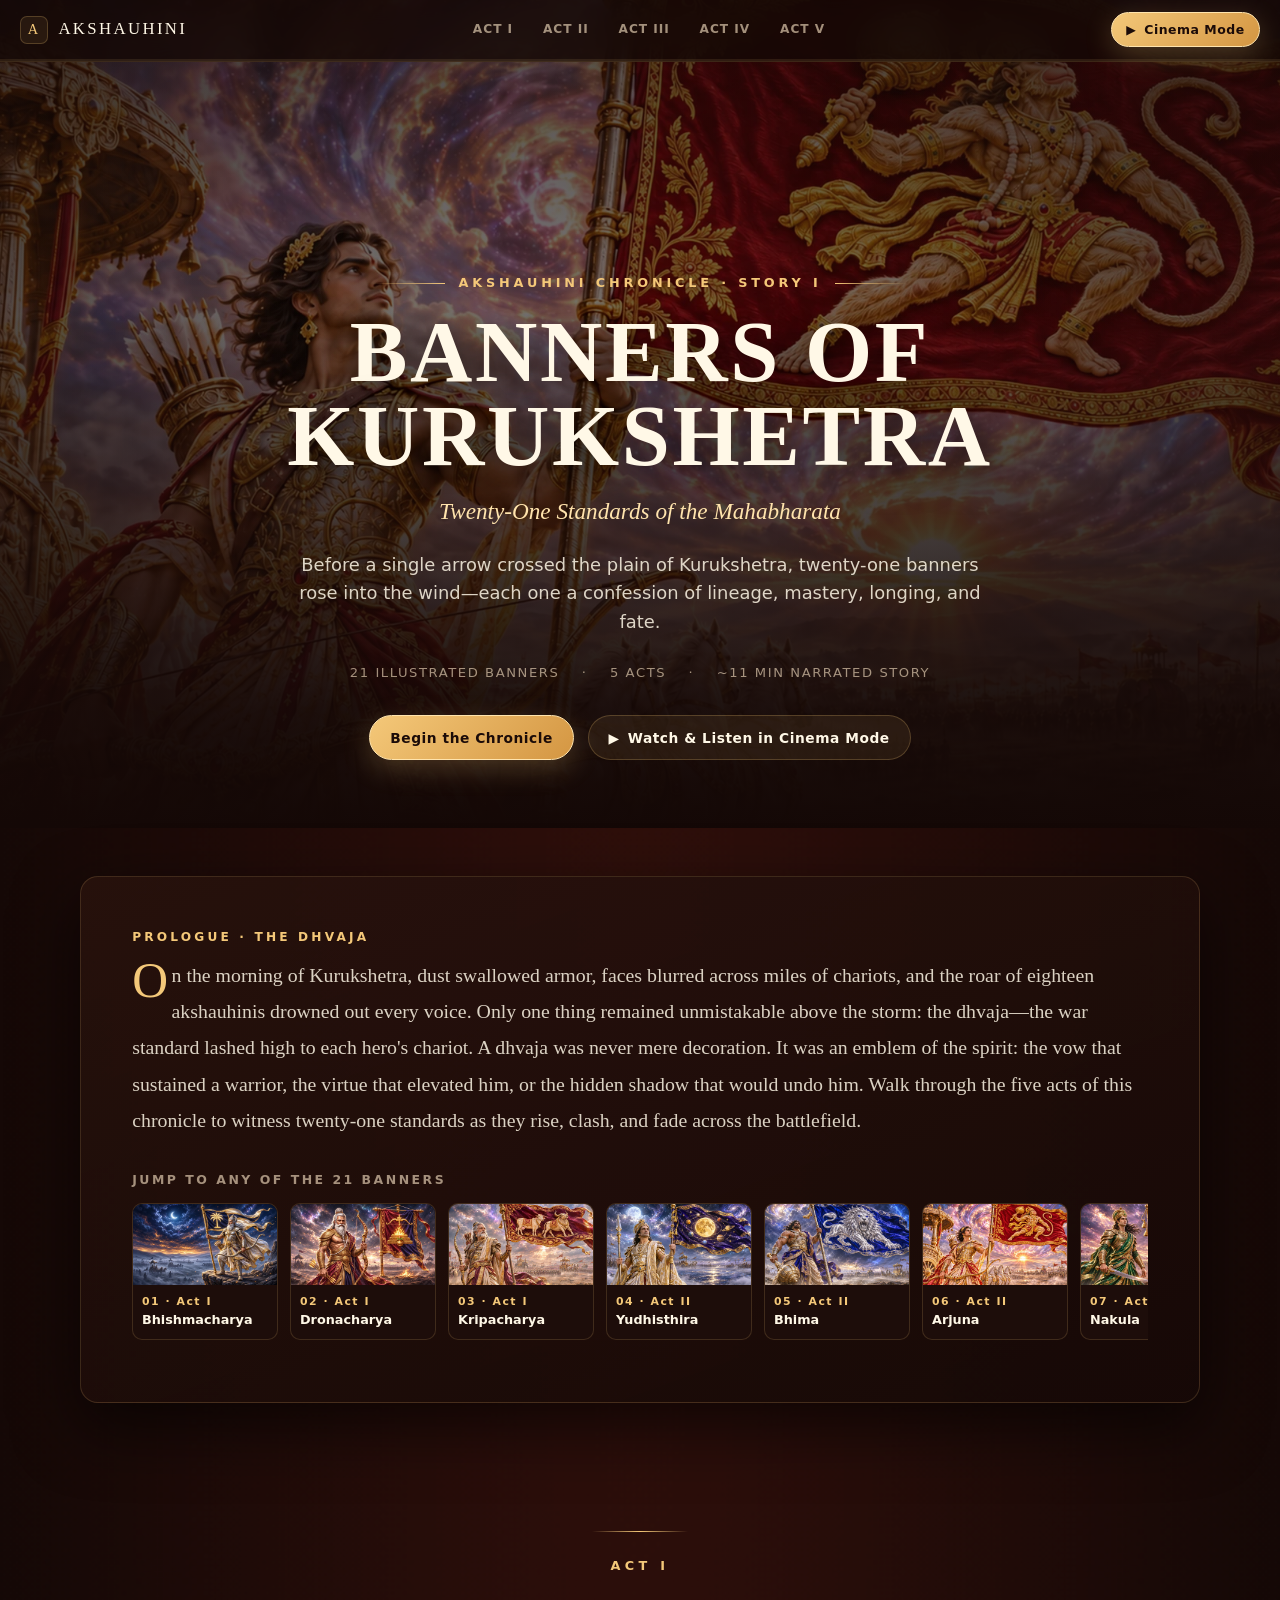
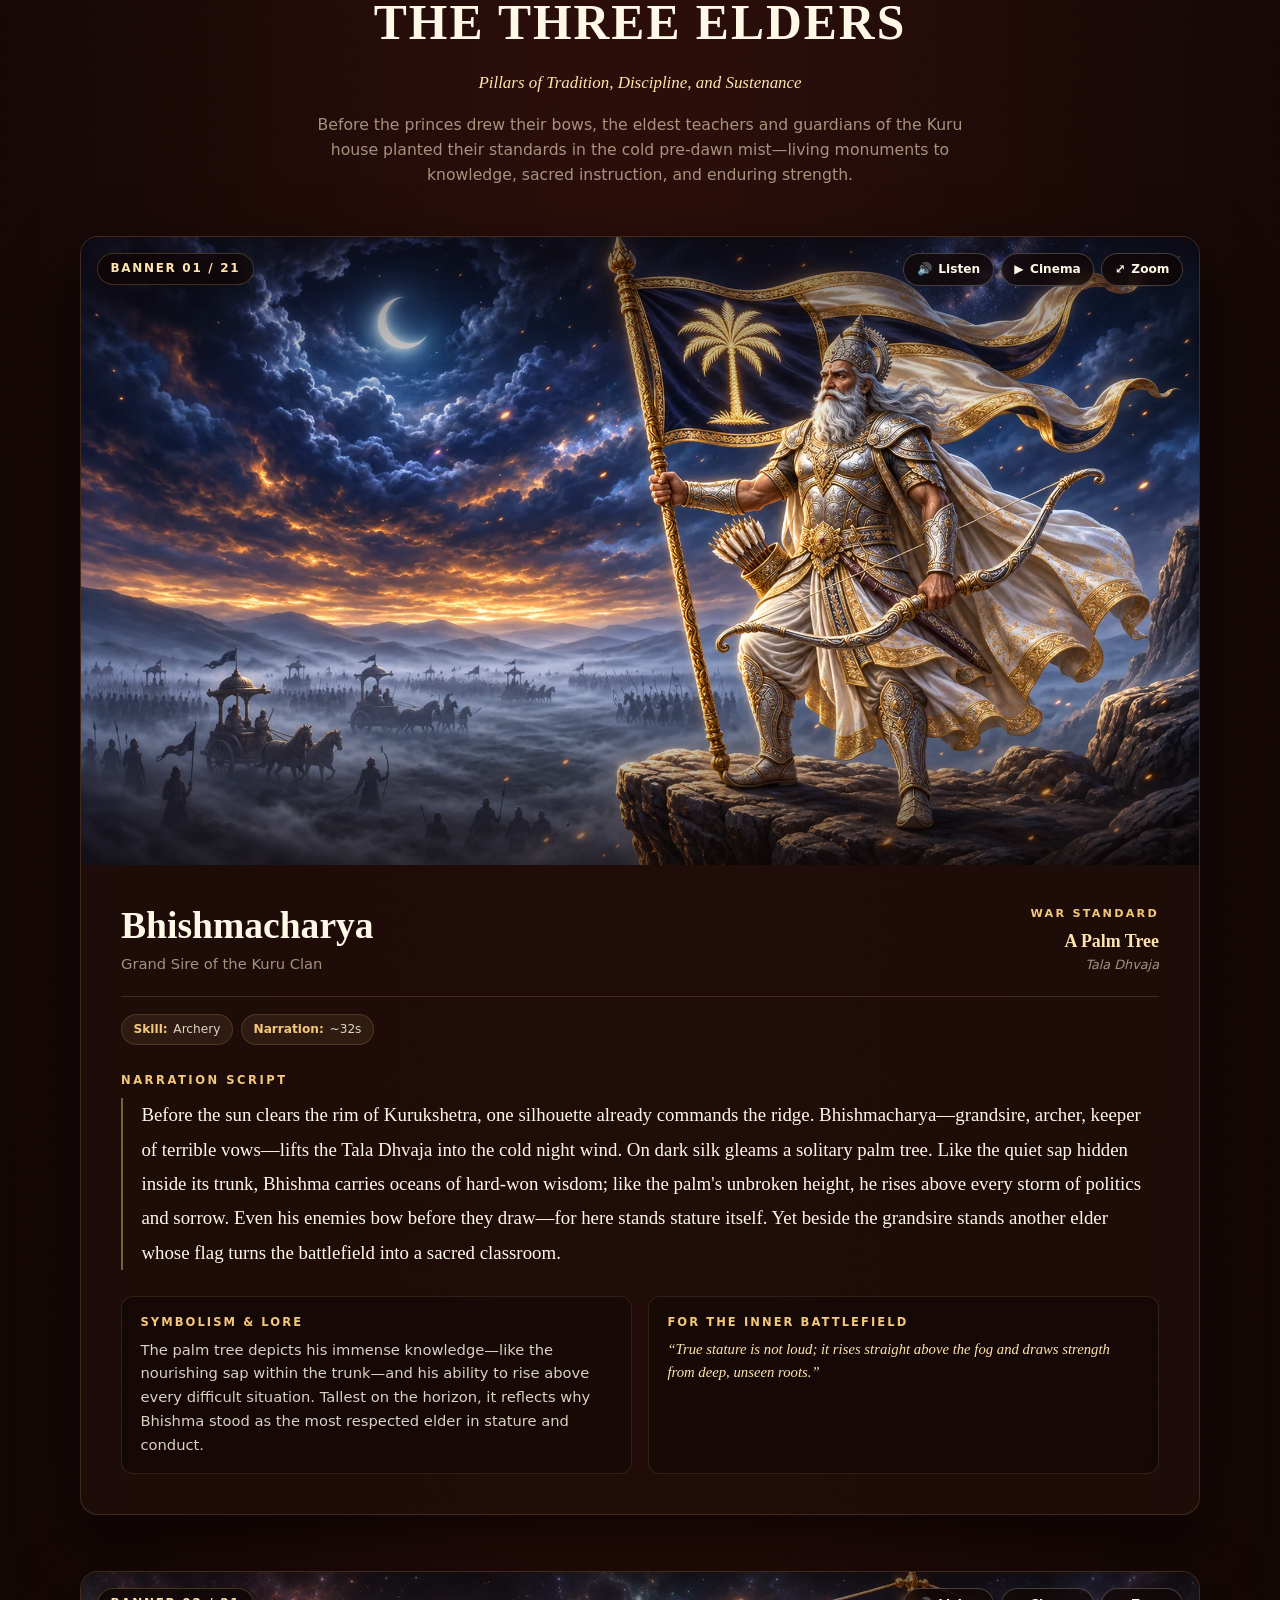
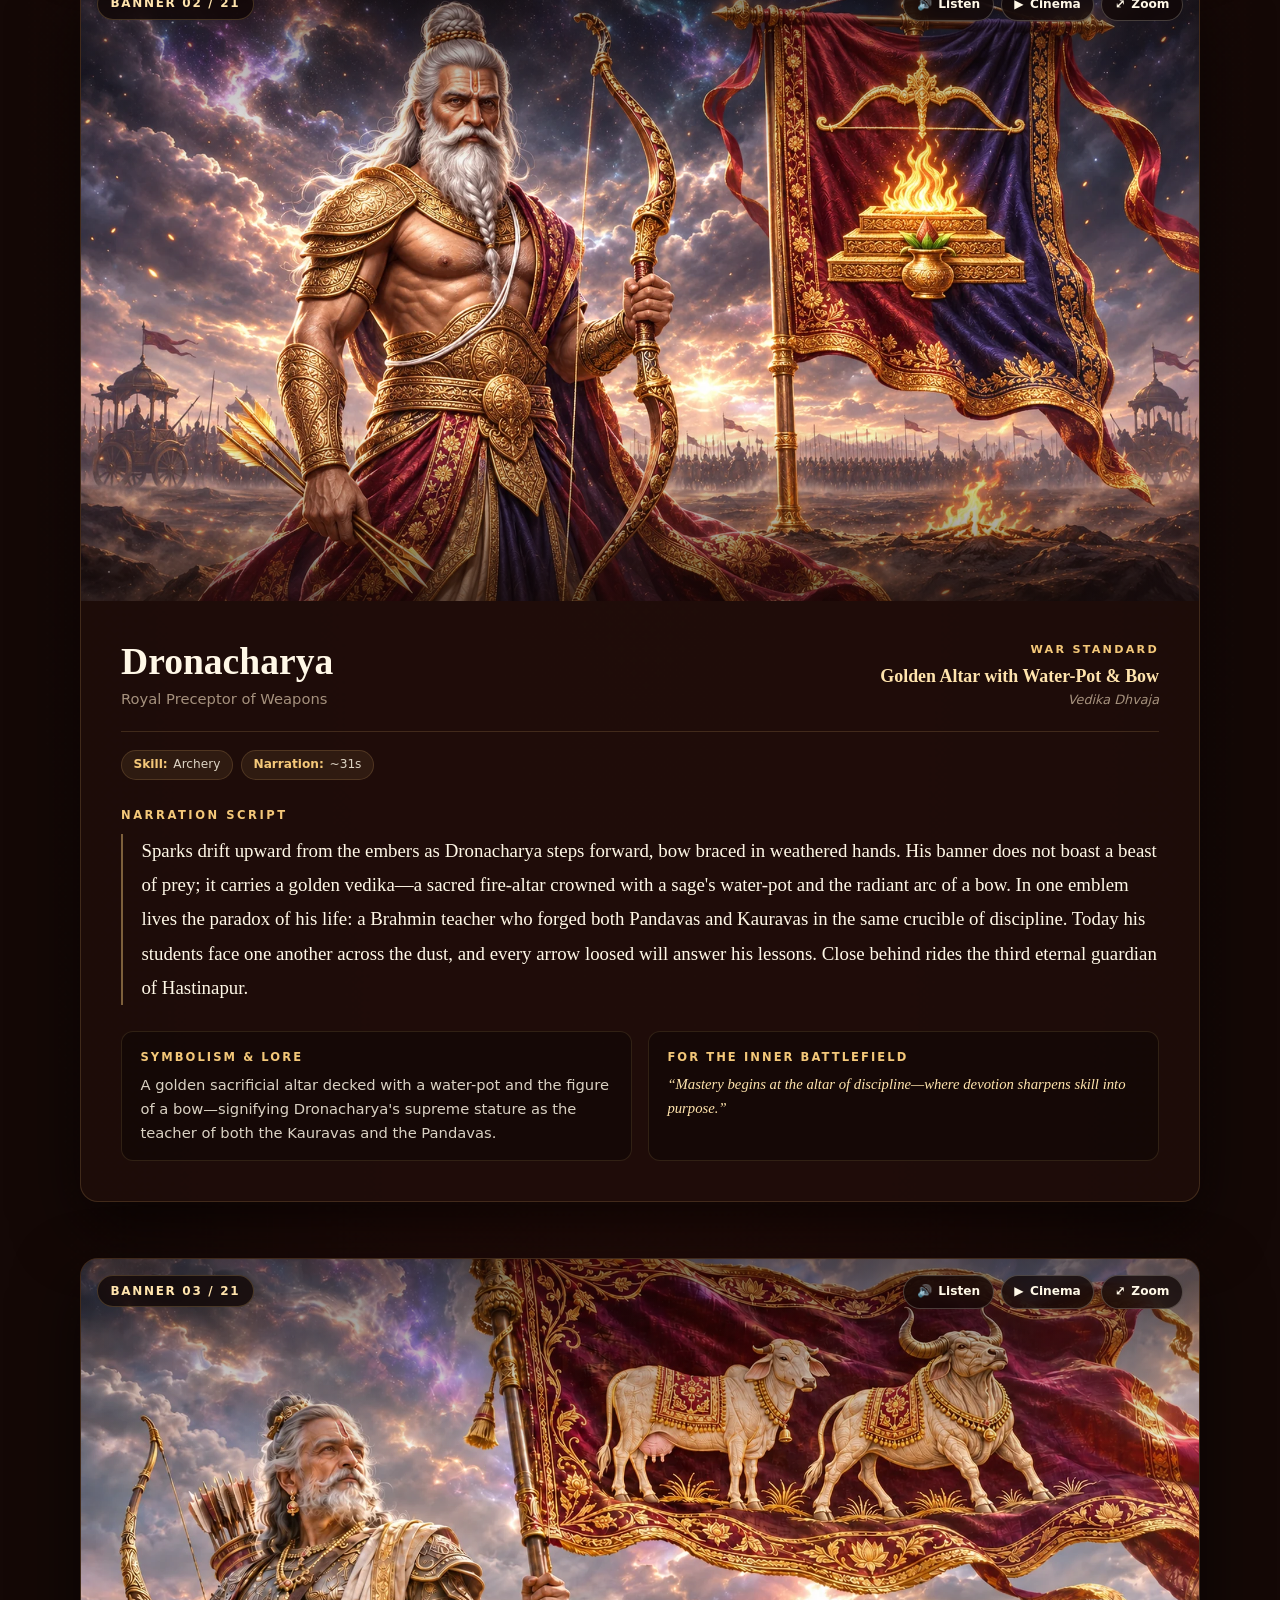
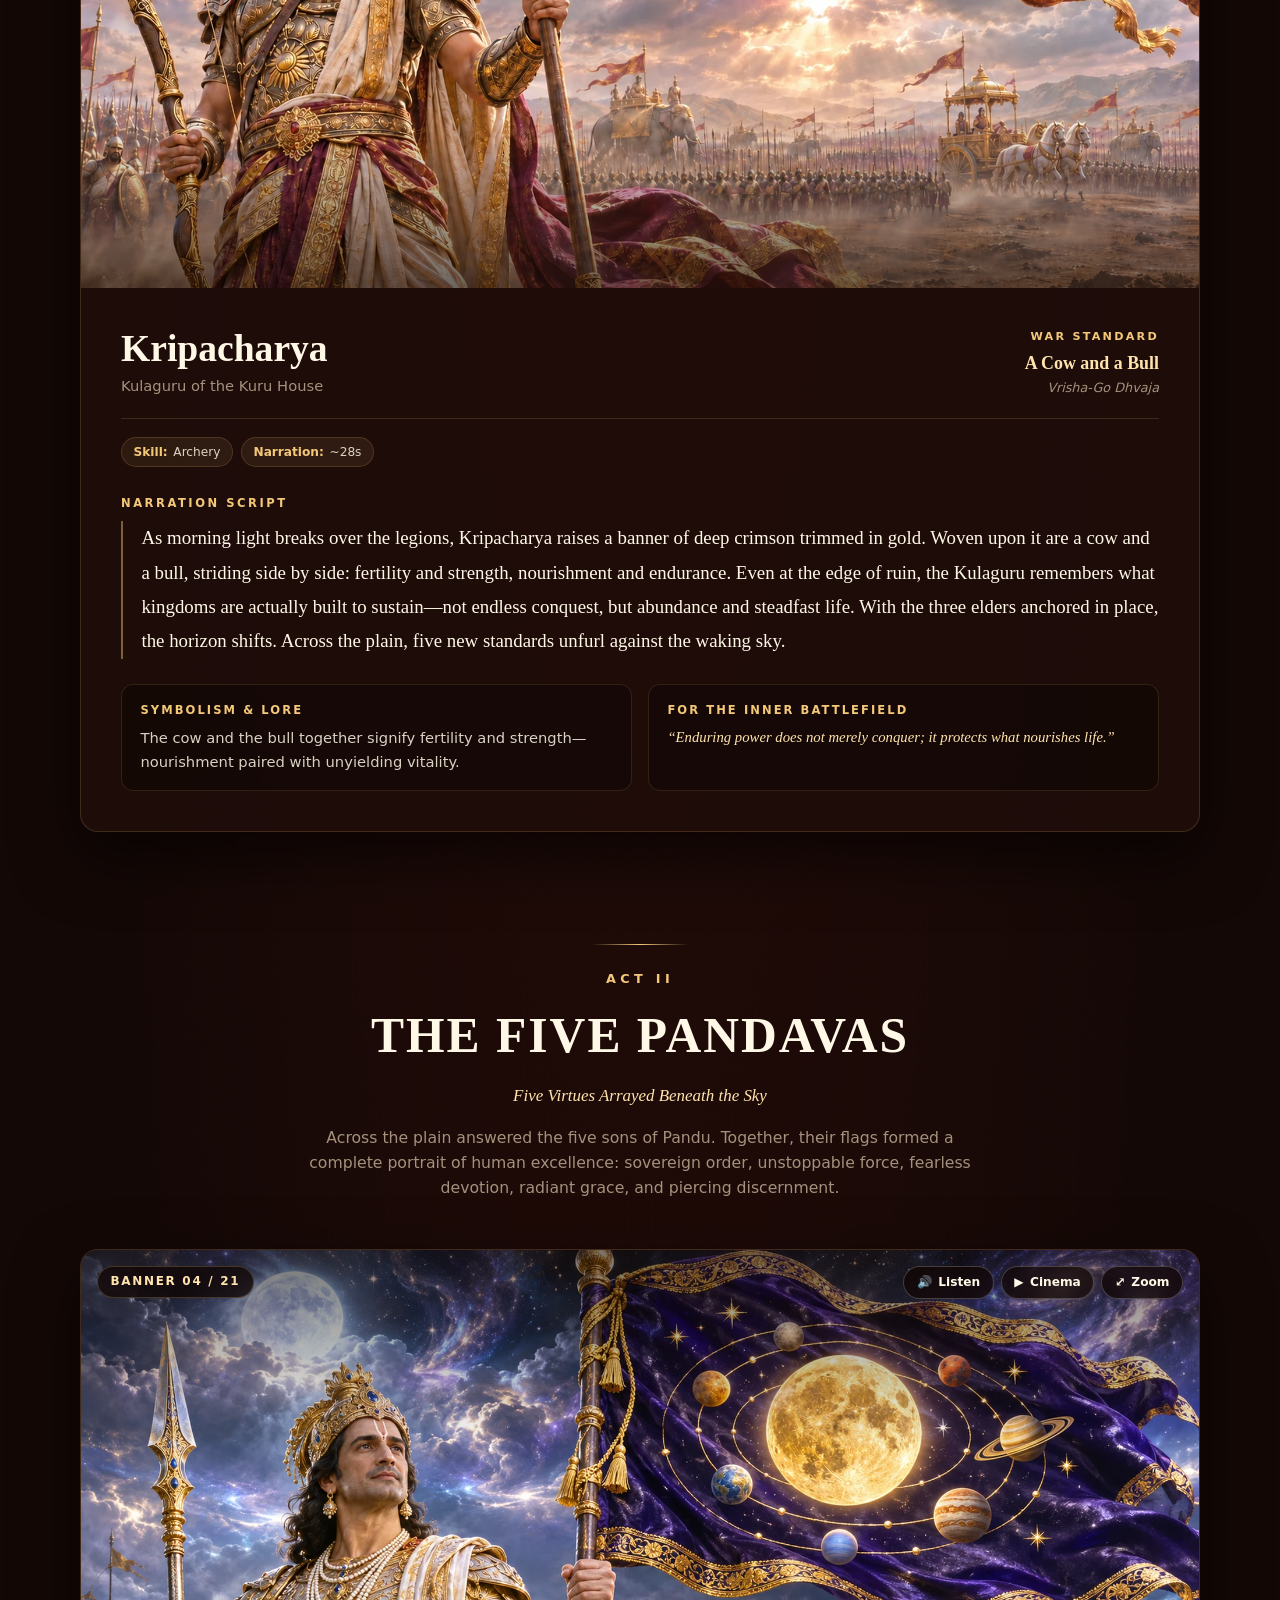
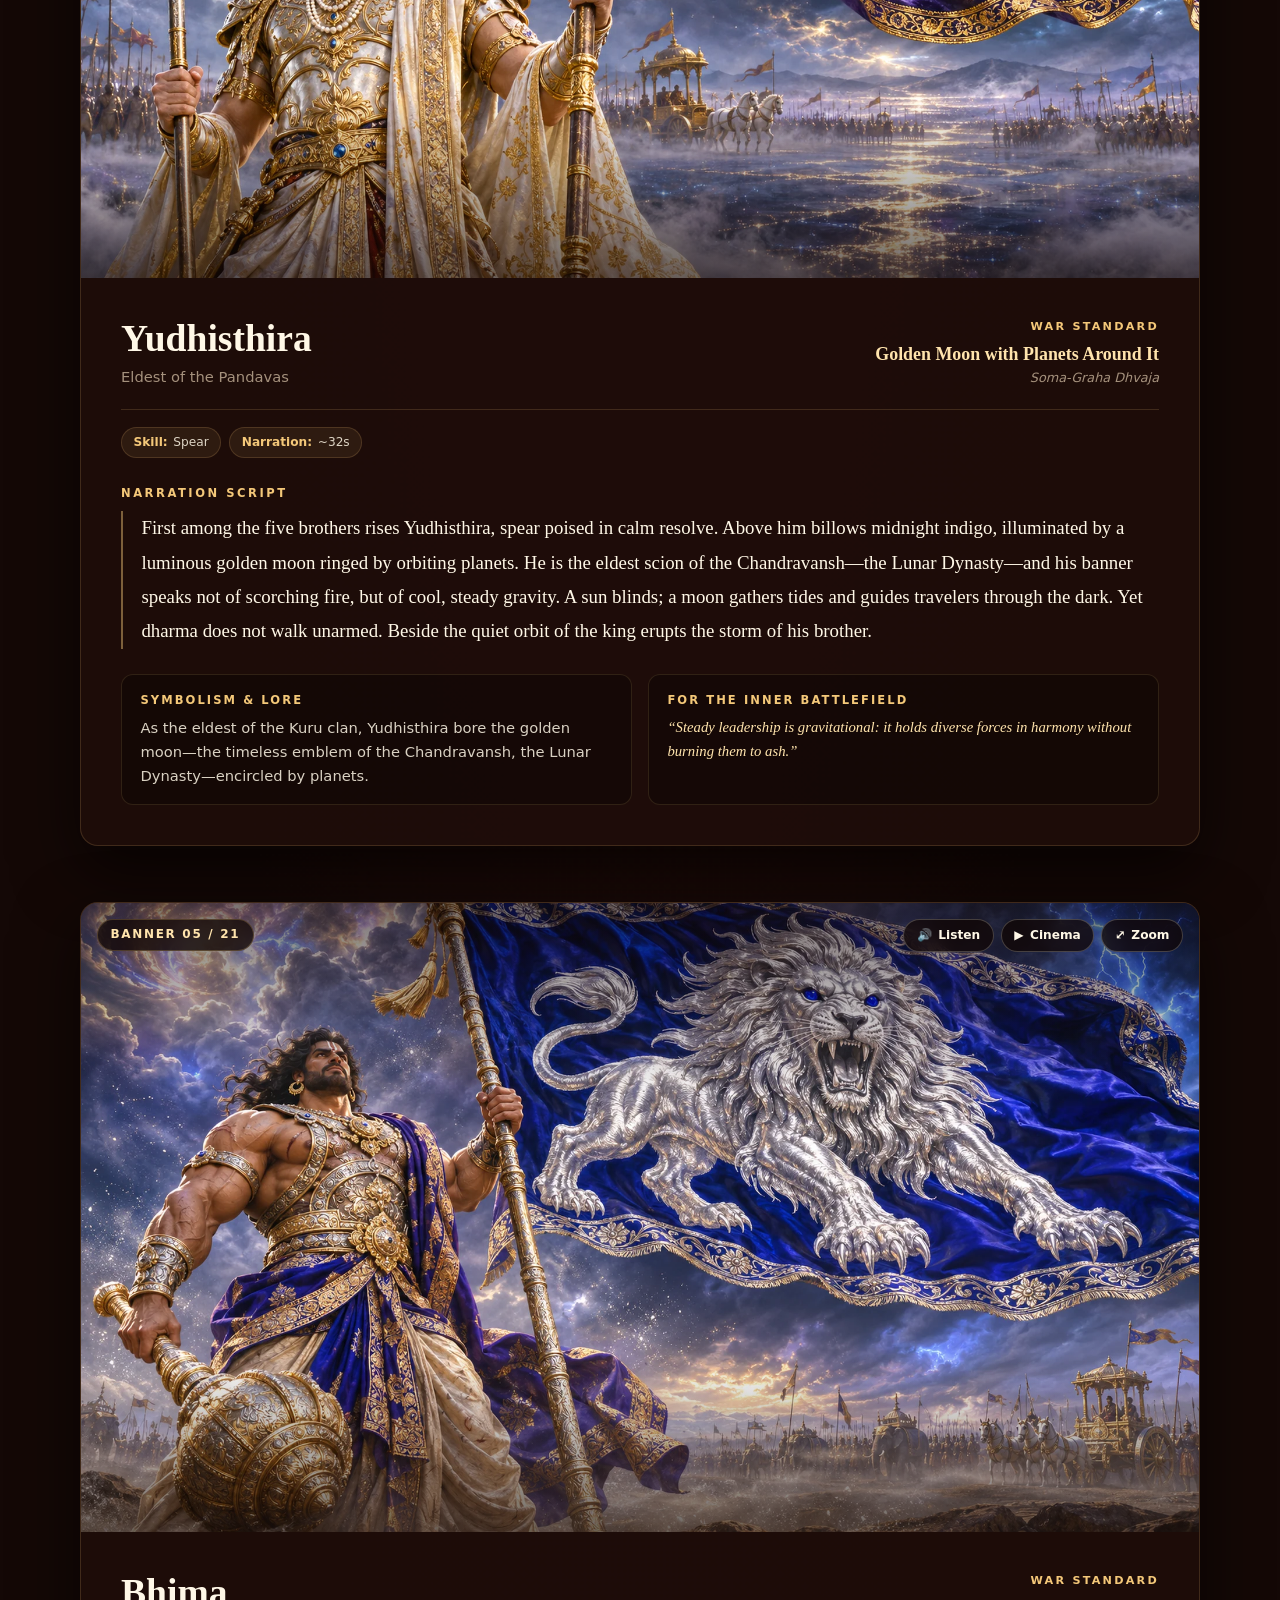
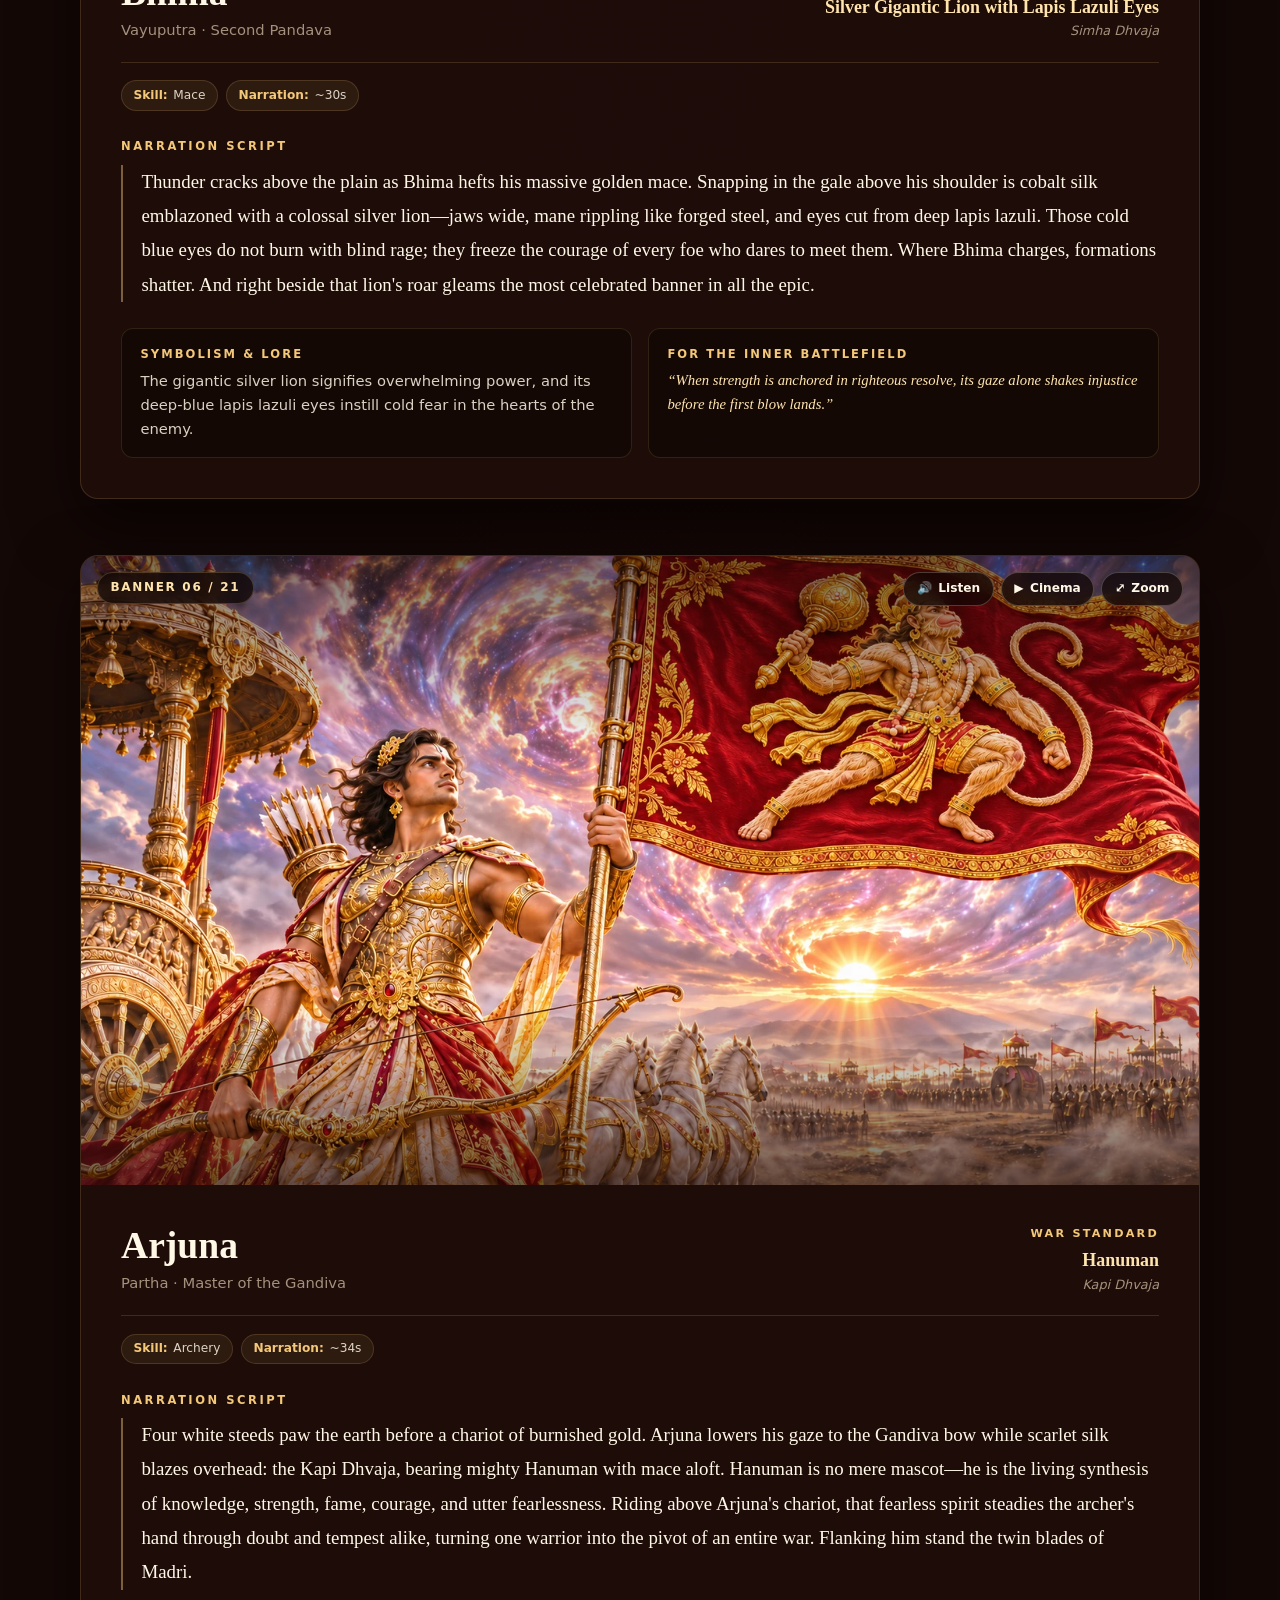
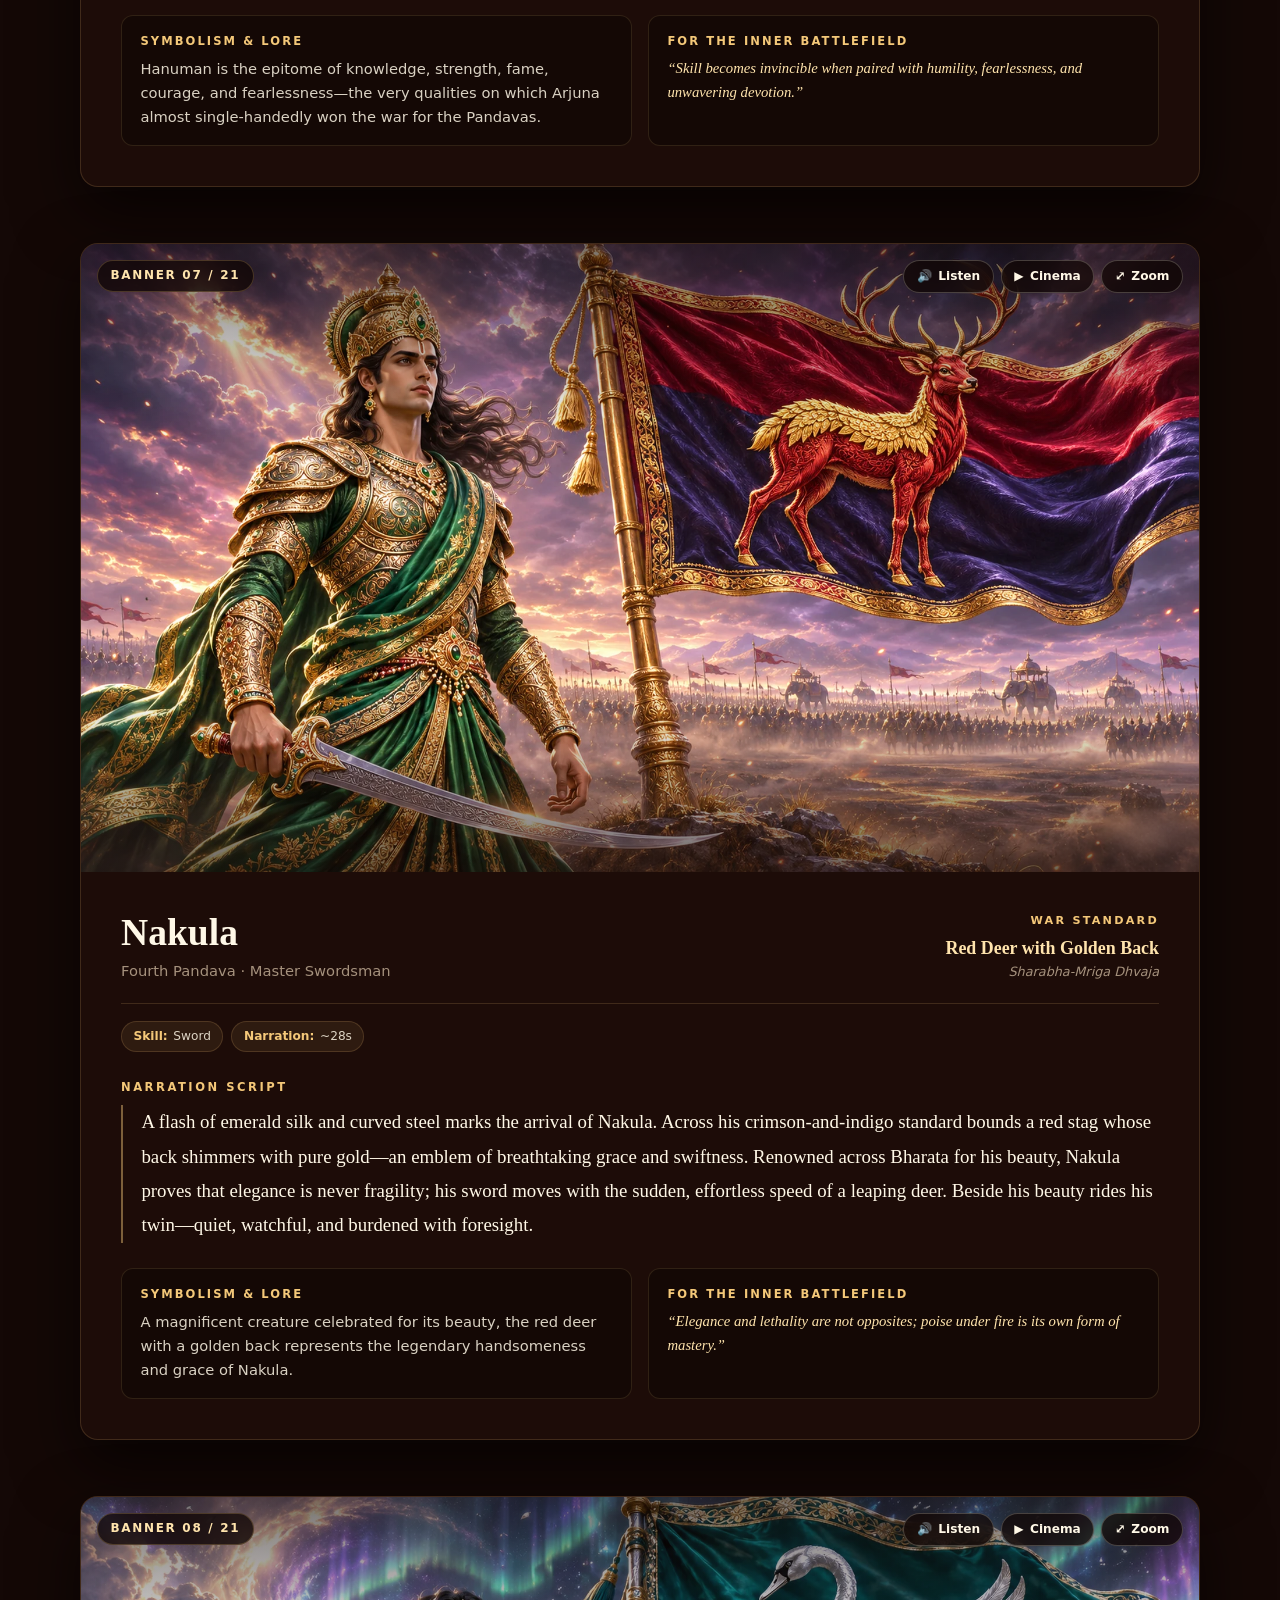
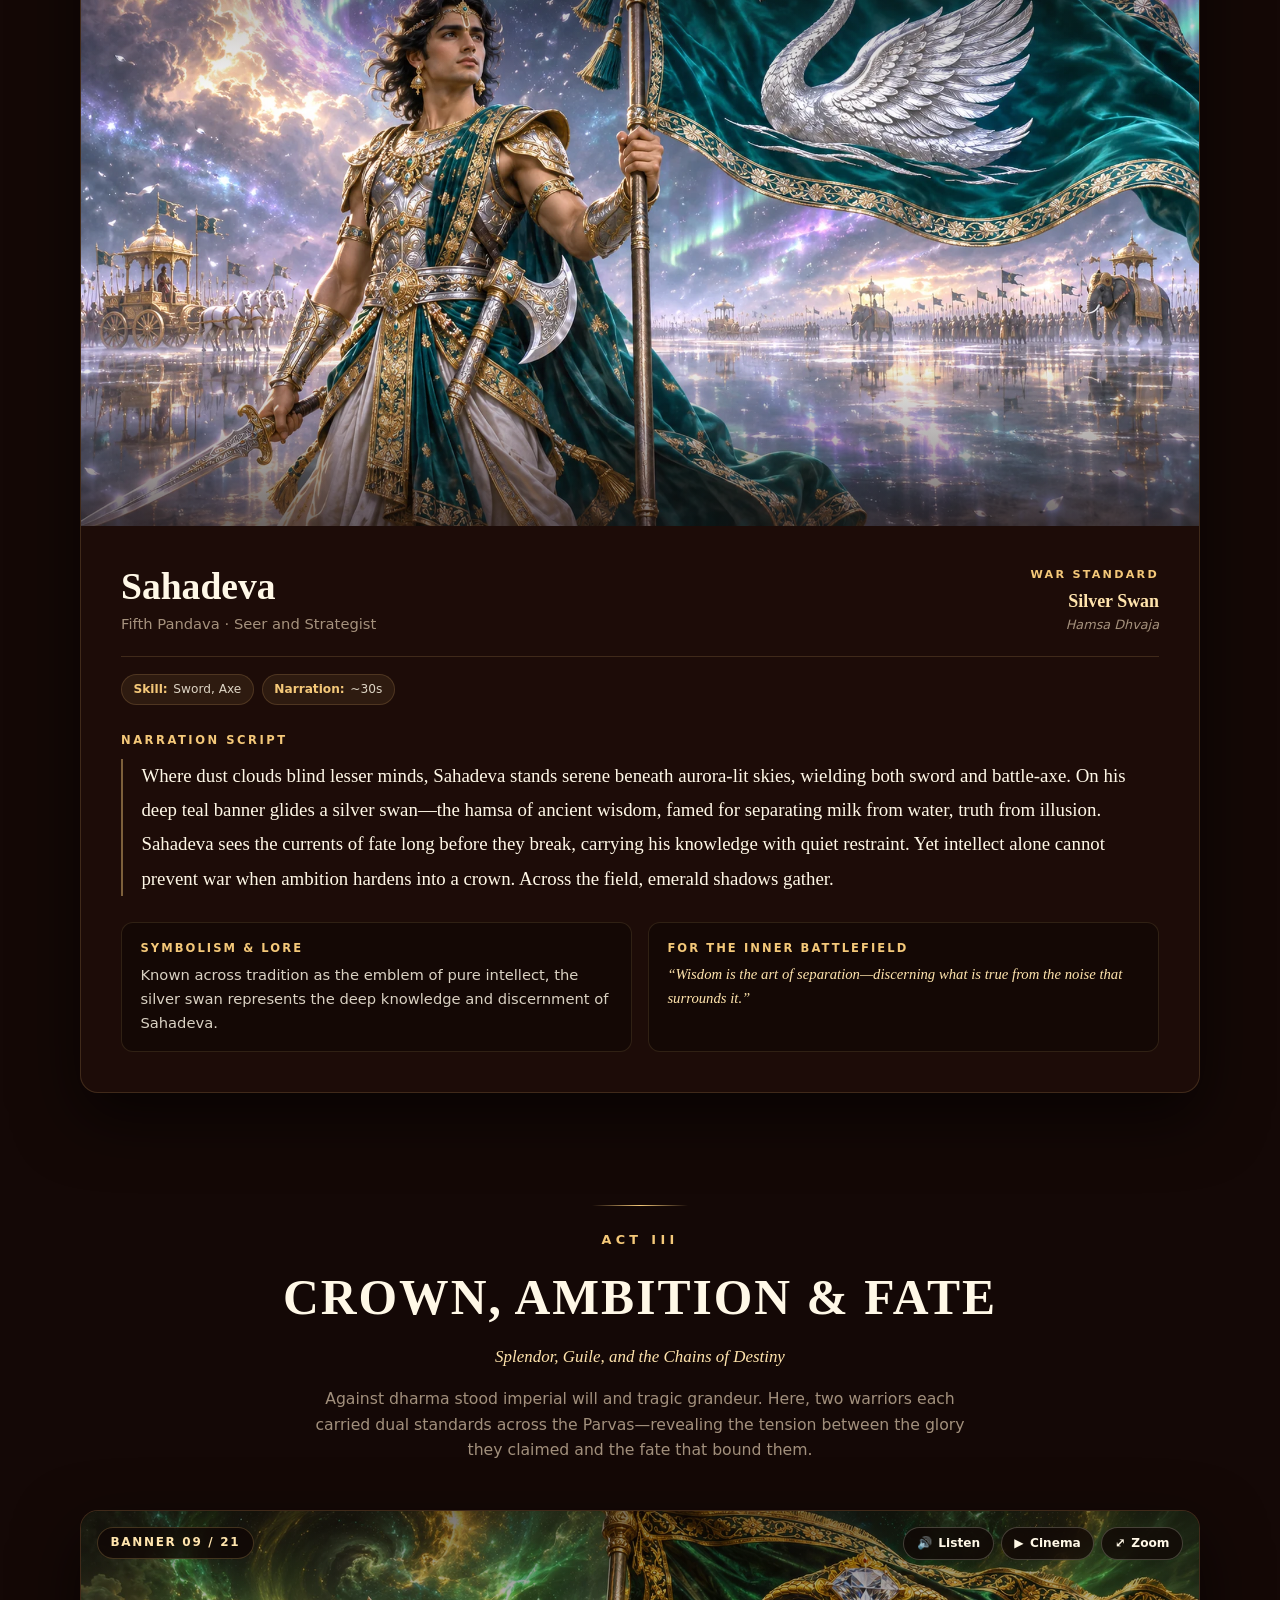
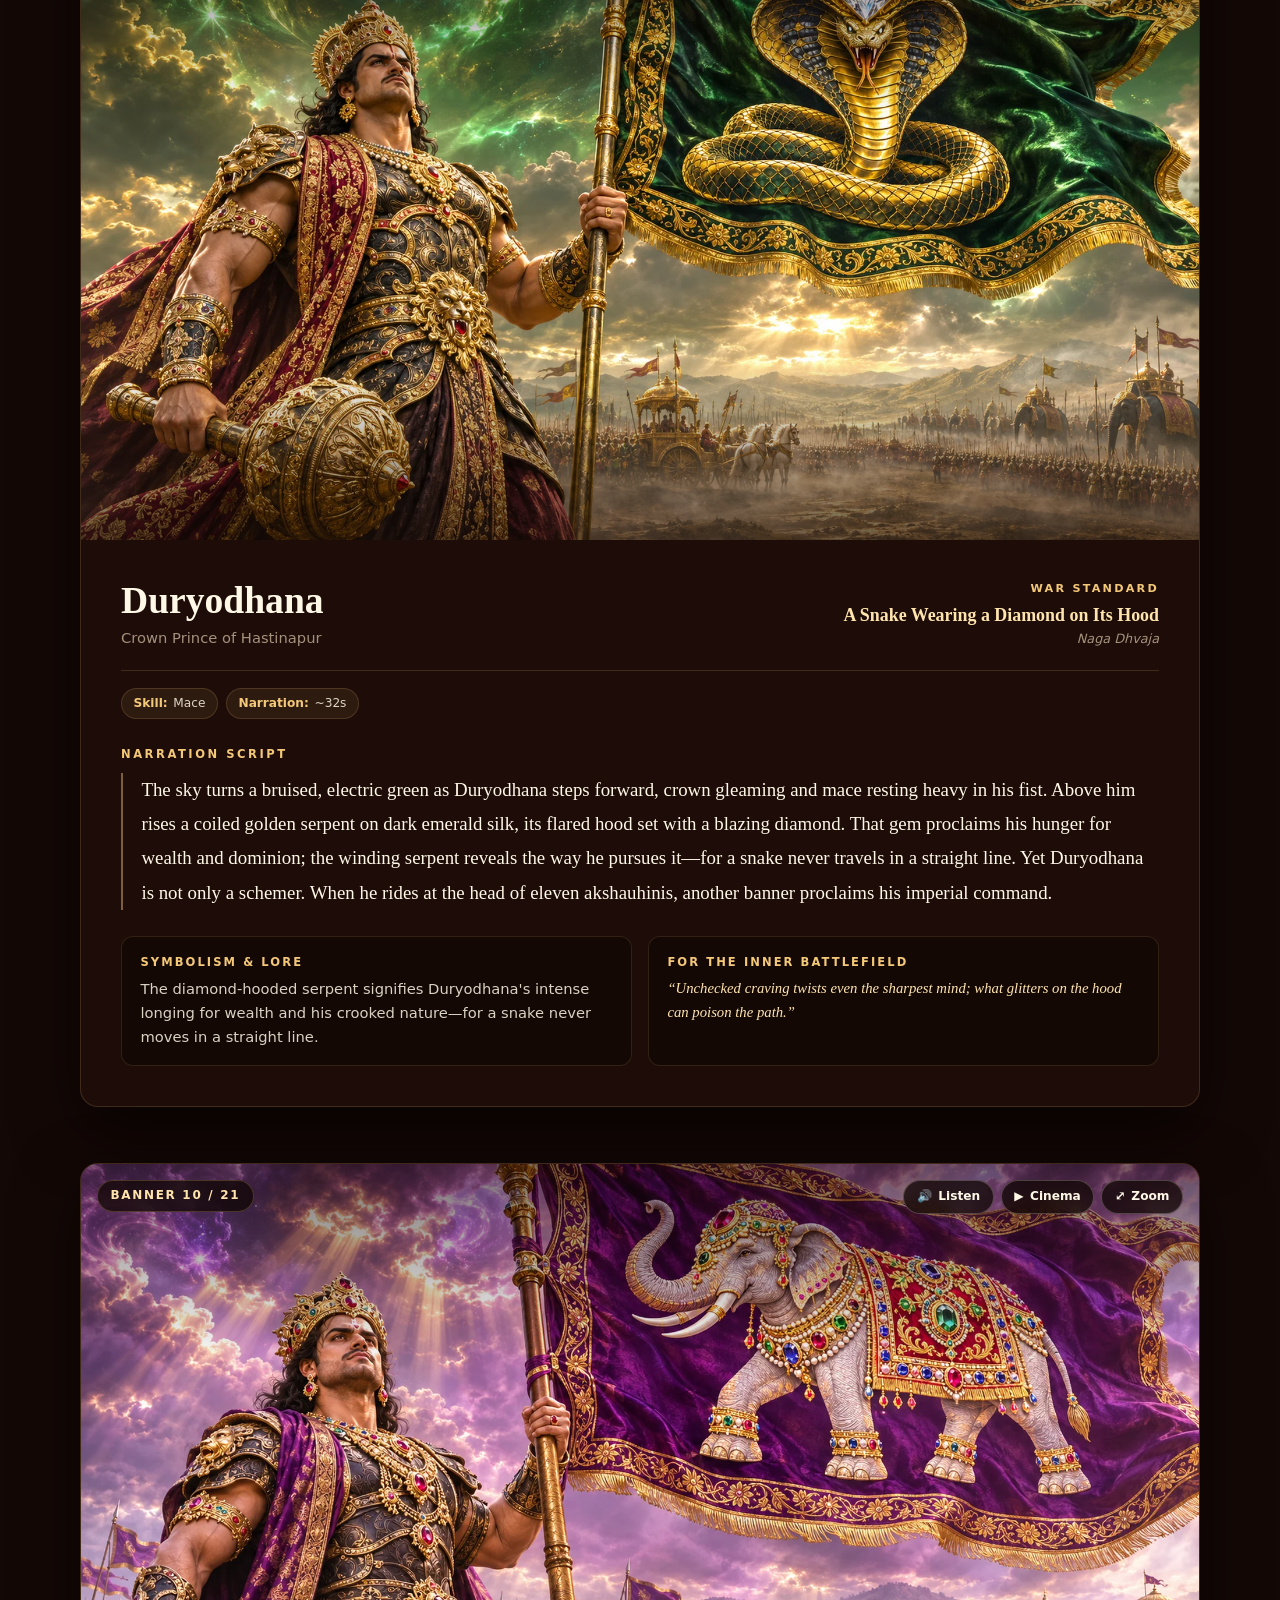
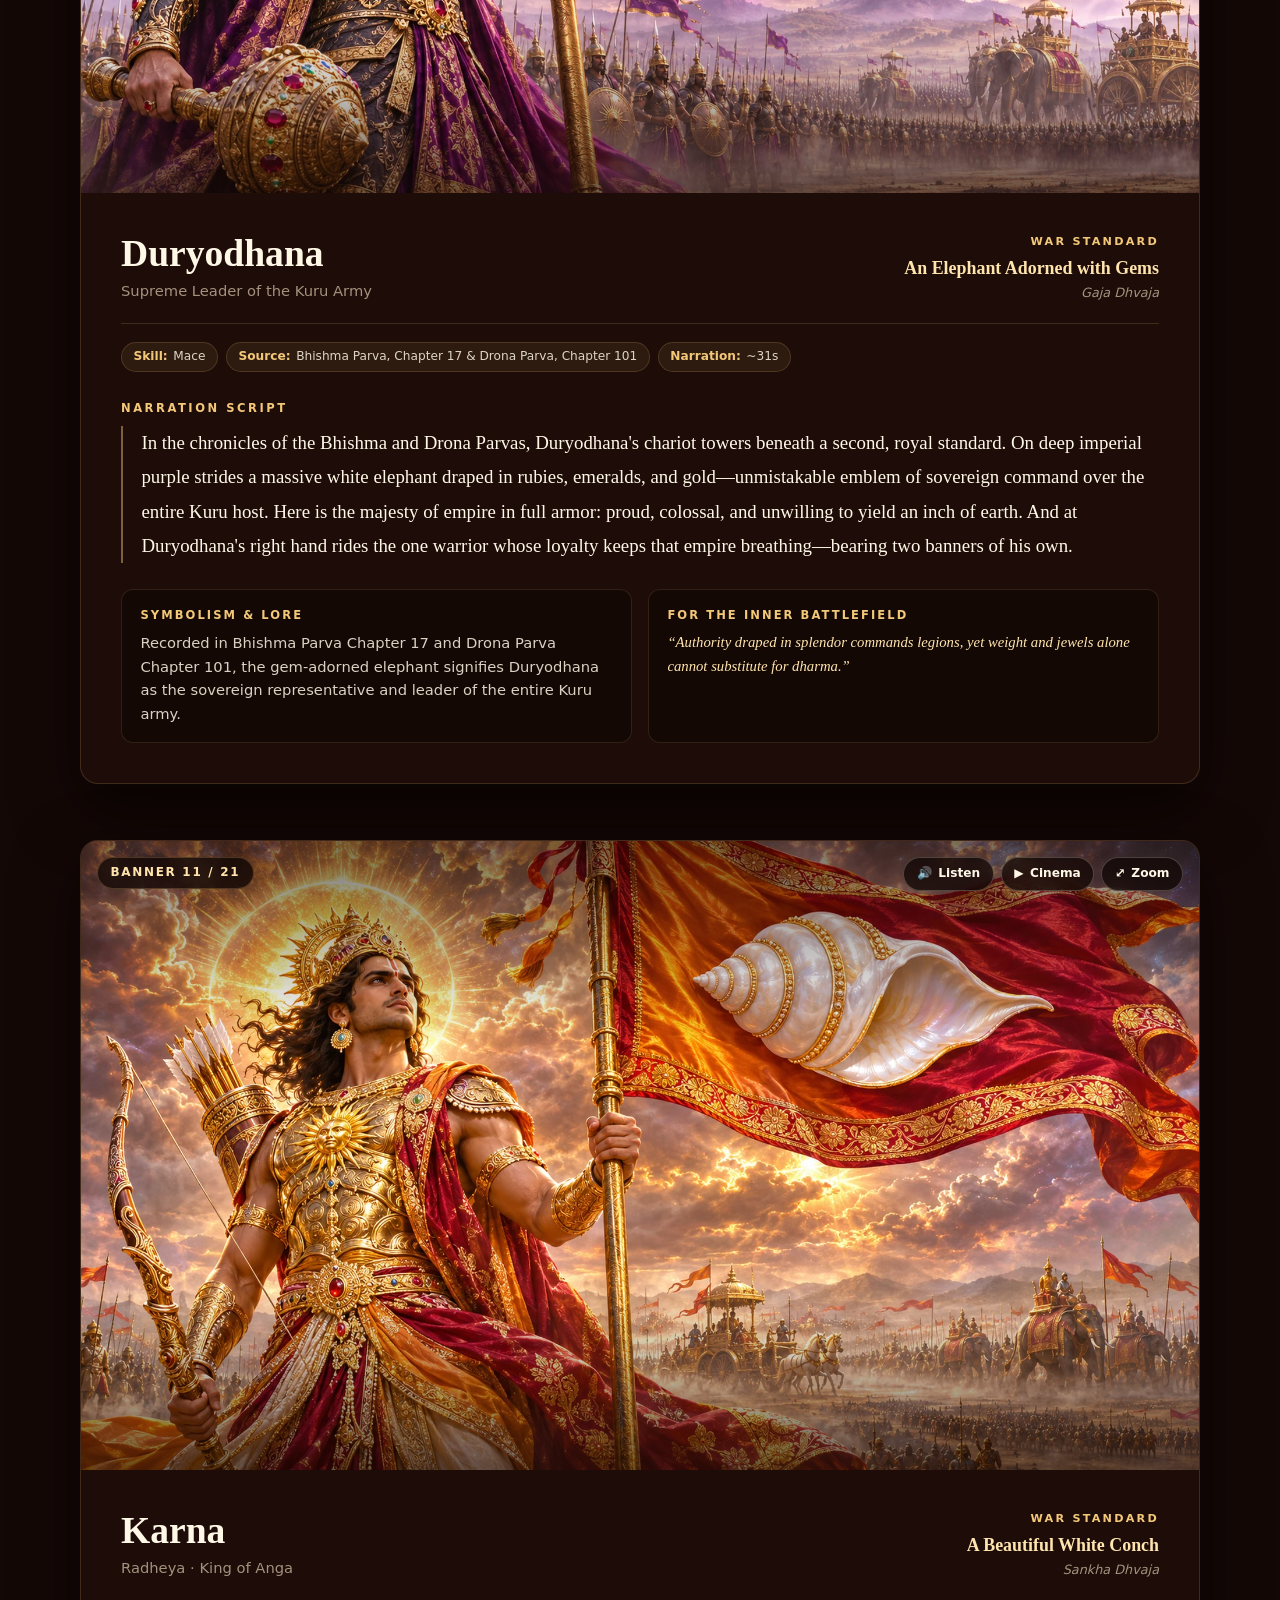
==== stories/banners-of-kurukshetra/index.html @ 8425ff20 "Publish Story I: Banners of Kurukshetra (21 Mahabharata war standards)" ====
<!doctype html>
<html lang="en">
  <head>
    <meta charset="utf-8" />
    <meta name="viewport" content="width=device-width, initial-scale=1" />
    <meta name="theme-color" content="#140806" />
    <title>Banners of Kurukshetra — Akshauhini</title>
    <meta
      name="description"
      content="Twenty-one illustrated Mahabharata war standards (dhvajas) woven into a five-act visual chronicle with narration scripts, symbolism, and Cinema Mode."
    />
    <meta property="og:type" content="article" />
    <meta property="og:site_name" content="Akshauhini" />
    <meta property="og:title" content="Banners of Kurukshetra — Akshauhini" />
    <meta
      property="og:description"
      content="Twenty-one war standards of the Mahabharata—each an emblem of lineage, mastery, longing, and fate."
    />
    <meta
      property="og:url"
      content="https://akshauhini.com/stories/banners-of-kurukshetra/"
    />
    <meta
      property="og:image"
      content="https://akshauhini.com/stories/banners-of-kurukshetra/images/og-banners-of-kurukshetra.jpg"
    />
    <meta name="twitter:card" content="summary_large_image" />
    <meta name="twitter:title" content="Banners of Kurukshetra — Akshauhini" />
    <meta
      name="twitter:description"
      content="Twenty-one illustrated Mahabharata war standards woven into a five-act story."
    />
    <meta
      name="twitter:image"
      content="https://akshauhini.com/stories/banners-of-kurukshetra/images/og-banners-of-kurukshetra.jpg"
    />
    <link
      rel="preload"
      href="../../assets/caudex-latin-700.woff2"
      as="font"
      type="font/woff2"
      crossorigin
    />
    <link
      rel="icon"
      type="image/svg+xml"
      href="data:image/svg+xml,%3Csvg xmlns='http://www.w3.org/2000/svg' viewBox='0 0 64 64'%3E%3Crect width='64' height='64' rx='12' fill='%231b0b08'/%3E%3Cpath d='M32 9 52 53h-9l-4-10H25l-4 10h-9L32 9Zm0 16-4 11h8l-4-11Z' fill='%23f4c879'/%3E%3C/svg%3E"
    />
    <link rel="stylesheet" href="styles.css" />
  </head>
  <body>
    <header class="site-nav">
      <div class="site-nav-inner">
        <a class="brand-link" href="../../" aria-label="Akshauhini Home">
          <span class="brand-mark" aria-hidden="true">A</span>
          <span>Akshauhini</span>
        </a>

        <nav class="act-nav" id="act-nav" aria-label="Story acts"></nav>

        <div class="nav-actions">
          <button
            type="button"
            class="btn btn-primary btn-sm"
            id="open-cinema-nav"
          >
            <span aria-hidden="true">&#9654;</span>
            <span>Cinema Mode</span>
          </button>
        </div>
      </div>
      <div class="progress-track" aria-hidden="true">
        <div class="progress-bar" id="progress-bar"></div>
      </div>
    </header>

    <main>
      <section class="hero" aria-labelledby="story-title">
        <picture class="hero-backdrop" aria-hidden="true">
          <source
            media="(max-width: 48rem)"
            type="image/webp"
            srcset="images/06-arjuna-hanuman-960.webp"
          />
          <source type="image/webp" srcset="images/06-arjuna-hanuman-1920.webp" />
          <img
            src="images/06-arjuna-hanuman-1920.jpg"
            alt=""
            width="1920"
            height="1080"
            fetchpriority="high"
          />
        </picture>

        <div class="hero-content">
          <p class="eyebrow">Akshauhini Chronicle · Story I</p>
          <h1 id="story-title">Banners of Kurukshetra</h1>
          <p class="hero-subtitle">Twenty-One Standards of the Mahabharata</p>
          <p class="hero-tagline" id="story-tagline"></p>
          <div class="hero-meta" id="hero-meta">
            <span>21 Illustrated Banners</span>
            <span>·</span>
            <span>5 Acts</span>
            <span>·</span>
            <span id="runtime-label">~11 Min Story</span>
          </div>
          <div class="hero-cta">
            <a class="btn btn-primary" href="#prologue">Begin the Chronicle</a>
            <button type="button" class="btn" id="open-cinema-hero">
              <span aria-hidden="true">&#9654;</span>
              <span>Watch &amp; Listen in Cinema Mode</span>
            </button>
          </div>
        </div>
      </section>

      <section class="prologue-section" id="prologue" aria-labelledby="prologue-heading">
        <div class="container">
          <div class="prologue-card">
            <p class="section-kicker" id="prologue-heading">Prologue · The Dhvaja</p>
            <p class="prologue-text" id="prologue-text"></p>

            <div class="index-strip-wrap">
              <div class="index-strip-header">
                <h2 class="index-strip-title">Jump to any of the 21 banners</h2>
              </div>
              <div
                class="index-strip"
                id="banner-index"
                aria-label="Quick banner index"
              ></div>
            </div>
          </div>
        </div>
      </section>

      <div id="chronicle-root"></div>

      <section class="epilogue-section" id="epilogue" aria-labelledby="epilogue-heading">
        <div class="container">
          <div class="epilogue-card">
            <p class="section-kicker">Epilogue</p>
            <h2 id="epilogue-heading">What Banner Rides Above You?</h2>
            <p class="epilogue-text" id="epilogue-text"></p>
            <div class="epilogue-actions">
              <button type="button" class="btn btn-primary" id="replay-cinema">
                <span aria-hidden="true">&#9654;</span>
                <span>Experience in Cinema Mode</span>
              </button>
              <a class="btn" href="SCRIPTS.md" target="_blank" rel="noopener">
                Read Full Narration Script
              </a>
              <a class="btn" href="../../">Return to Akshauhini</a>
            </div>
          </div>
        </div>
      </section>
    </main>

    <footer class="site-footer">
      <p>
        <strong>Akshauhini</strong> · Banners of Kurukshetra (21 Standards of the
        Mahabharata)
      </p>
      <p>
        Illustrated chronicle &amp; narration scripts ·
        <a href="scripts.json">scripts.json</a> ·
        <a href="SCRIPTS.md">SCRIPTS.md</a>
      </p>
    </footer>

    <!-- Cinema Mode Modal -->
    <div
      class="cinema-modal"
      id="cinema-modal"
      role="dialog"
      aria-modal="true"
      aria-labelledby="cinema-warrior"
      aria-hidden="true"
    >
      <div class="cinema-topbar">
        <div class="cinema-title-group">
          <span class="cinema-counter" id="cinema-counter">01 / 21</span>
          <h2 class="cinema-heading" id="cinema-topbar-title">
            Banners of Kurukshetra
          </h2>
        </div>
        <div class="cinema-topbar-actions">
          <button
            type="button"
            class="btn btn-sm"
            id="cinema-toggle-panel"
            aria-pressed="false"
          >
            Hide Script
          </button>
          <button
            type="button"
            class="btn btn-sm"
            id="cinema-close"
            aria-label="Close Cinema Mode"
          >
            Close &times;
          </button>
        </div>
      </div>

      <div class="cinema-stage" id="cinema-stage">
        <div class="cinema-visual" id="cinema-visual">
          <button
            type="button"
            class="cinema-arrow cinema-arrow--prev"
            id="cinema-prev"
            aria-label="Previous banner"
          >
            &#8592;
          </button>
          <img id="cinema-image" src="" alt="" />
          <button
            type="button"
            class="cinema-arrow cinema-arrow--next"
            id="cinema-next"
            aria-label="Next banner"
          >
            &#8594;
          </button>
        </div>

        <aside class="cinema-panel">
          <p class="cinema-act-kicker" id="cinema-act-kicker"></p>
          <h3 class="cinema-warrior" id="cinema-warrior"></h3>
          <p class="cinema-emblem" id="cinema-emblem"></p>
          <div class="cinema-meta-line" id="cinema-meta-line"></div>
          <p class="cinema-script" id="cinema-script"></p>
          <div class="cinema-meaning">
            <strong>Symbolism</strong>
            <span id="cinema-meaning"></span>
          </div>
          <div class="cinema-reflection" id="cinema-reflection"></div>
        </aside>
      </div>

      <div class="cinema-controls">
        <div class="cinema-dots" id="cinema-dots" aria-label="Banner slides"></div>
        <div class="cinema-playback">
          <button type="button" class="btn btn-primary btn-sm" id="cinema-speak">
            <span aria-hidden="true">&#9654;</span>
            <span>Read Aloud</span>
          </button>
          <label class="toggle-label">
            <input type="checkbox" id="cinema-autoadvance" checked />
            <span>Auto-advance</span>
          </label>
        </div>
      </div>
    </div>

    <!-- Fullscreen Artwork Lightbox -->
    <div
      class="lightbox"
      id="lightbox"
      role="dialog"
      aria-modal="true"
      aria-label="Artwork preview"
      aria-hidden="true"
    >
      <button
        type="button"
        class="lightbox-close"
        id="lightbox-close"
        aria-label="Close artwork preview"
      >
        &times;
      </button>
      <figure class="lightbox-figure">
        <img id="lightbox-img" src="" alt="" />
        <figcaption class="lightbox-caption" id="lightbox-caption"></figcaption>
      </figure>
    </div>

    <script src="data.js"></script>
    <script src="app.js"></script>
  </body>
</html>
---- stories/banners-of-kurukshetra/styles.css ----
@font-face {
  font-family: "Caudex";
  font-style: normal;
  font-weight: 700;
  font-display: swap;
  src: url("../../assets/caudex-latin-700.woff2") format("woff2");
}

:root {
  color-scheme: dark;
  --bg: #140806;
  --bg-elev: #1d0d0a;
  --bg-card: rgba(31, 14, 10, 0.84);
  --bg-glass: rgba(20, 8, 6, 0.82);
  --gold: #f4c879;
  --gold-bright: #ffe4ad;
  --gold-dim: rgba(244, 200, 121, 0.22);
  --gold-line: rgba(244, 200, 121, 0.16);
  --crimson: #7a2318;
  --ink: #fff8e7;
  --ink-soft: rgba(255, 248, 231, 0.84);
  --ink-muted: rgba(235, 214, 185, 0.66);
  --font-display: "Caudex", Georgia, "Times New Roman", serif;
  --font-serif: Georgia, "Iowan Old Style", "Palatino Linotype", serif;
  --font-sans: ui-sans-serif, system-ui, -apple-system, BlinkMacSystemFont, "Segoe UI", sans-serif;
  --radius-lg: 18px;
  --radius-md: 12px;
  --radius-pill: 999px;
  --shadow-deep: 0 24px 64px rgba(0, 0, 0, 0.62);
}

*,
*::before,
*::after {
  box-sizing: border-box;
}

html {
  scroll-behavior: smooth;
  background: var(--bg);
}

body {
  margin: 0;
  min-height: 100svh;
  background:
    radial-gradient(ellipse 80% 45% at 50% 0%, rgba(122, 35, 24, 0.28), transparent 65%),
    var(--bg);
  color: var(--ink);
  font-family: var(--font-sans);
  line-height: 1.6;
  -webkit-font-smoothing: antialiased;
}

body.no-scroll {
  overflow: hidden;
}

img {
  display: block;
  max-width: 100%;
}

button {
  font: inherit;
  color: inherit;
  cursor: pointer;
}

a {
  color: var(--gold);
  text-decoration: none;
}

a:hover {
  color: var(--gold-bright);
}

:focus-visible {
  outline: 2px solid var(--gold);
  outline-offset: 3px;
}

/* Sticky Top Navigation */
.site-nav {
  position: fixed;
  top: 0;
  left: 0;
  right: 0;
  z-index: 40;
  background: var(--bg-glass);
  backdrop-filter: blur(16px);
  -webkit-backdrop-filter: blur(16px);
  border-bottom: 1px solid var(--gold-line);
}

.site-nav-inner {
  max-width: 1320px;
  margin: 0 auto;
  padding: 0.75rem 1.25rem;
  display: flex;
  align-items: center;
  justify-content: space-between;
  gap: 1rem;
}

.brand-link {
  display: inline-flex;
  align-items: center;
  gap: 0.65rem;
  color: var(--ink);
  font-family: var(--font-display);
  font-size: 1.05rem;
  letter-spacing: 0.14em;
  text-transform: uppercase;
  white-space: nowrap;
}

.brand-mark {
  width: 28px;
  height: 28px;
  border-radius: 7px;
  border: 1px solid var(--gold-dim);
  display: grid;
  place-items: center;
  background: rgba(244, 200, 121, 0.08);
  color: var(--gold);
  font-size: 0.9rem;
}

.act-nav {
  display: flex;
  align-items: center;
  gap: 0.3rem;
  overflow-x: auto;
  scrollbar-width: none;
}

.act-nav::-webkit-scrollbar {
  display: none;
}

.act-pill {
  padding: 0.35rem 0.72rem;
  border-radius: var(--radius-pill);
  border: 1px solid transparent;
  color: var(--ink-muted);
  font-size: 0.76rem;
  font-weight: 600;
  letter-spacing: 0.08em;
  text-transform: uppercase;
  white-space: nowrap;
  transition: color 0.2s ease, border-color 0.2s ease, background 0.2s ease;
}

.act-pill:hover,
.act-pill.is-active {
  color: var(--gold-bright);
  background: rgba(244, 200, 121, 0.11);
  border-color: var(--gold-dim);
}

.nav-actions {
  display: flex;
  align-items: center;
  gap: 0.5rem;
  flex-shrink: 0;
}

.btn {
  display: inline-flex;
  align-items: center;
  justify-content: center;
  gap: 0.5rem;
  padding: 0.65rem 1.25rem;
  border-radius: var(--radius-pill);
  border: 1px solid var(--gold-dim);
  background: rgba(244, 200, 121, 0.08);
  color: var(--ink);
  font-size: 0.86rem;
  font-weight: 600;
  letter-spacing: 0.04em;
  transition: transform 0.18s ease, background 0.2s ease, border-color 0.2s ease, color 0.2s ease;
}

.btn:hover {
  background: rgba(244, 200, 121, 0.18);
  border-color: var(--gold);
  color: var(--gold-bright);
  transform: translateY(-1px);
}

.btn-primary {
  background: linear-gradient(135deg, #f4c879 0%, #d49642 100%);
  border-color: #ffe4ad;
  color: #1b0b08;
  box-shadow: 0 8px 28px rgba(244, 200, 121, 0.24);
}

.btn-primary:hover {
  background: linear-gradient(135deg, #ffe1a6 0%, #e5a951 100%);
  color: #140806;
}

.btn-sm {
  padding: 0.42rem 0.9rem;
  font-size: 0.78rem;
}

.progress-track {
  height: 2px;
  background: rgba(244, 200, 121, 0.1);
  width: 100%;
}

.progress-bar {
  height: 100%;
  width: 0%;
  background: linear-gradient(90deg, #b86a2a, var(--gold), var(--gold-bright));
  transition: width 0.12s linear;
}

/* Opening Hero */
.hero {
  position: relative;
  min-height: min(92svh, 860px);
  display: grid;
  place-items: end center;
  padding: 7rem 1.5rem 4.25rem;
  overflow: hidden;
  isolation: isolate;
}

.hero-backdrop {
  position: absolute;
  inset: 0;
  z-index: -2;
}

.hero-backdrop img {
  width: 100%;
  height: 100%;
  object-fit: cover;
  object-position: 50% 35%;
  filter: saturate(0.95) brightness(0.62);
  transform: scale(1.03);
}

.hero::after {
  content: "";
  position: absolute;
  inset: 0;
  z-index: -1;
  background:
    linear-gradient(180deg, rgba(20, 8, 6, 0.55) 0%, rgba(20, 8, 6, 0.28) 38%, rgba(20, 8, 6, 0.92) 86%, var(--bg) 100%),
    radial-gradient(circle at 50% 40%, transparent 30%, rgba(20, 8, 6, 0.52) 100%);
}

.hero-content {
  width: min(100%, 56rem);
  text-align: center;
}

.eyebrow {
  display: inline-flex;
  align-items: center;
  justify-content: center;
  gap: 0.85rem;
  margin: 0 0 1rem;
  color: var(--gold);
  font-size: 0.8rem;
  font-weight: 700;
  letter-spacing: 0.3em;
  text-transform: uppercase;
}

.eyebrow::before,
.eyebrow::after {
  content: "";
  width: clamp(1.5rem, 6vw, 4.5rem);
  height: 1px;
  background: linear-gradient(90deg, transparent, var(--gold));
}

.eyebrow::after {
  background: linear-gradient(90deg, var(--gold), transparent);
}

.hero h1 {
  margin: 0;
  font-family: var(--font-display);
  font-size: clamp(2.5rem, 7vw, 5.4rem);
  line-height: 0.98;
  letter-spacing: 0.03em;
  text-transform: uppercase;
  text-shadow: 0 8px 36px rgba(0, 0, 0, 0.72);
}

.hero-subtitle {
  margin: 0.9rem 0 0;
  color: var(--gold-bright);
  font-family: var(--font-serif);
  font-size: clamp(1.1rem, 2.2vw, 1.45rem);
  font-style: italic;
}

.hero-tagline {
  margin: 1.25rem auto 0;
  max-width: 44rem;
  color: var(--ink-soft);
  font-size: clamp(0.98rem, 1.6vw, 1.12rem);
}

.hero-meta {
  margin: 1.6rem 0 2rem;
  display: flex;
  flex-wrap: wrap;
  justify-content: center;
  gap: 0.65rem 1.4rem;
  color: var(--ink-muted);
  font-size: 0.82rem;
  letter-spacing: 0.12em;
  text-transform: uppercase;
}

.hero-cta {
  display: flex;
  flex-wrap: wrap;
  justify-content: center;
  gap: 0.85rem;
}

/* Containers */
.container {
  width: min(100%, 1160px);
  margin: 0 auto;
  padding: 0 1.25rem;
}

/* Prologue */
.prologue-section {
  padding: 3rem 0 2.5rem;
}

.prologue-card {
  position: relative;
  padding: clamp(1.75rem, 4vw, 3.25rem);
  border-radius: var(--radius-lg);
  background: linear-gradient(160deg, rgba(40, 18, 13, 0.88), rgba(22, 9, 7, 0.92));
  border: 1px solid var(--gold-line);
  box-shadow: var(--shadow-deep);
}

.section-kicker {
  margin: 0 0 0.6rem;
  color: var(--gold);
  font-size: 0.76rem;
  font-weight: 700;
  letter-spacing: 0.26em;
  text-transform: uppercase;
}

.prologue-text {
  margin: 0;
  font-family: var(--font-serif);
  font-size: clamp(1.06rem, 1.8vw, 1.24rem);
  line-height: 1.82;
  color: var(--ink-soft);
}

.prologue-text::first-letter {
  float: left;
  font-family: var(--font-display);
  font-size: 3.1rem;
  line-height: 0.88;
  padding-right: 0.22rem;
  padding-top: 0.12rem;
  color: var(--gold);
}

/* Quick Banner Index Strip */
.index-strip-wrap {
  margin-top: 2rem;
}

.index-strip-header {
  display: flex;
  align-items: center;
  justify-content: space-between;
  gap: 1rem;
  margin-bottom: 0.85rem;
}

.index-strip-title {
  margin: 0;
  font-size: 0.78rem;
  letter-spacing: 0.2em;
  text-transform: uppercase;
  color: var(--ink-muted);
}

.index-strip {
  display: grid;
  grid-auto-flow: column;
  grid-auto-columns: minmax(146px, 168px);
  gap: 0.75rem;
  overflow-x: auto;
  padding-bottom: 0.65rem;
  scrollbar-color: var(--gold-dim) transparent;
}

.thumb-btn {
  display: flex;
  flex-direction: column;
  text-align: left;
  padding: 0;
  border-radius: 10px;
  overflow: hidden;
  border: 1px solid var(--gold-line);
  background: var(--bg-elev);
  transition: transform 0.18s ease, border-color 0.2s ease;
}

.thumb-btn:hover {
  transform: translateY(-3px);
  border-color: var(--gold);
}

.thumb-btn img {
  width: 100%;
  height: auto;
  aspect-ratio: 16 / 9;
  object-fit: cover;
}

.thumb-meta {
  padding: 0.45rem 0.55rem 0.55rem;
}

.thumb-num {
  display: block;
  font-size: 0.68rem;
  font-weight: 700;
  letter-spacing: 0.14em;
  color: var(--gold);
}

.thumb-name {
  display: block;
  font-size: 0.8rem;
  font-weight: 600;
  color: var(--ink);
  white-space: nowrap;
  overflow: hidden;
  text-overflow: ellipsis;
}

/* Acts */
.act-section {
  padding: 4rem 0 1.5rem;
}

.act-header {
  text-align: center;
  max-width: 48rem;
  margin: 0 auto 3rem;
  padding-top: 1.5rem;
  position: relative;
}

.act-header::before {
  content: "";
  display: block;
  width: 96px;
  height: 1px;
  margin: 0 auto 1.5rem;
  background: linear-gradient(90deg, transparent, var(--gold), transparent);
}

.act-roman {
  margin: 0;
  color: var(--gold);
  font-size: 0.8rem;
  font-weight: 700;
  letter-spacing: 0.34em;
  text-transform: uppercase;
}

.act-title {
  margin: 0.45rem 0 0;
  font-family: var(--font-display);
  font-size: clamp(1.9rem, 4.2vw, 3.1rem);
  letter-spacing: 0.04em;
  text-transform: uppercase;
}

.act-subtitle {
  margin: 0.4rem 0 0;
  color: var(--gold-bright);
  font-family: var(--font-serif);
  font-style: italic;
  font-size: 1.06rem;
}

.act-intro {
  margin: 1rem auto 0;
  color: var(--ink-muted);
  font-size: 0.98rem;
  max-width: 42rem;
}

/* Scene Cards */
.scene-list {
  display: flex;
  flex-direction: column;
  gap: 3.5rem;
}

.scene-card {
  border-radius: var(--radius-lg);
  overflow: hidden;
  background: var(--bg-card);
  border: 1px solid var(--gold-line);
  box-shadow: var(--shadow-deep);
  scroll-margin-top: 5.5rem;
  transition: border-color 0.25s ease;
}

.scene-card:hover {
  border-color: rgba(244, 200, 121, 0.34);
}

.scene-media {
  position: relative;
  background: #0d0504;
  overflow: hidden;
}

.scene-media picture {
  display: block;
  width: 100%;
}

.scene-media img {
  width: 100%;
  height: auto;
  aspect-ratio: 16 / 9;
  object-fit: cover;
}

.scene-media img {
  transition: transform 0.55s cubic-bezier(0.22, 1, 0.36, 1);
}

.scene-card:hover .scene-media img {
  transform: scale(1.018);
}

.scene-media-overlay {
  position: absolute;
  inset: 0;
  display: flex;
  align-items: flex-start;
  justify-content: space-between;
  padding: 1rem;
  background: linear-gradient(180deg, rgba(16, 6, 4, 0.56) 0%, transparent 32%, transparent 72%, rgba(16, 6, 4, 0.62) 100%);
  pointer-events: none;
}

.scene-badge {
  pointer-events: auto;
  display: inline-flex;
  align-items: center;
  gap: 0.45rem;
  padding: 0.34rem 0.78rem;
  border-radius: var(--radius-pill);
  background: rgba(16, 6, 4, 0.78);
  border: 1px solid var(--gold-dim);
  color: var(--gold-bright);
  font-size: 0.75rem;
  font-weight: 700;
  letter-spacing: 0.14em;
  text-transform: uppercase;
  backdrop-filter: blur(8px);
}

.scene-media-tools {
  pointer-events: auto;
  display: flex;
  gap: 0.45rem;
}

.icon-pill {
  display: inline-flex;
  align-items: center;
  gap: 0.4rem;
  padding: 0.38rem 0.78rem;
  border-radius: var(--radius-pill);
  border: 1px solid rgba(255, 248, 231, 0.22);
  background: rgba(16, 6, 4, 0.76);
  color: var(--ink);
  font-size: 0.76rem;
  font-weight: 600;
  backdrop-filter: blur(8px);
  transition: background 0.18s ease, border-color 0.18s ease, color 0.18s ease;
}

.icon-pill:hover,
.icon-pill.is-speaking {
  background: rgba(244, 200, 121, 0.22);
  border-color: var(--gold);
  color: var(--gold-bright);
}

.scene-body {
  padding: clamp(1.4rem, 3.2vw, 2.5rem);
}

.scene-top {
  display: flex;
  flex-wrap: wrap;
  align-items: flex-start;
  justify-content: space-between;
  gap: 1rem 1.5rem;
  padding-bottom: 1.25rem;
  border-bottom: 1px solid var(--gold-line);
}

.scene-warrior {
  margin: 0;
  font-family: var(--font-display);
  font-size: clamp(1.6rem, 3vw, 2.35rem);
  line-height: 1.1;
  color: var(--ink);
}

.scene-role {
  margin: 0.3rem 0 0;
  color: var(--ink-muted);
  font-size: 0.92rem;
}

.scene-emblem-block {
  text-align: right;
}

.scene-emblem-label {
  display: block;
  font-size: 0.7rem;
  font-weight: 700;
  letter-spacing: 0.2em;
  text-transform: uppercase;
  color: var(--gold);
}

.scene-emblem-name {
  margin: 0.2rem 0 0;
  font-family: var(--font-serif);
  font-size: 1.12rem;
  font-weight: 700;
  color: var(--gold-bright);
}

.scene-emblem-sanskrit {
  display: block;
  font-size: 0.8rem;
  font-style: italic;
  color: var(--ink-muted);
}

.scene-tags {
  display: flex;
  flex-wrap: wrap;
  gap: 0.5rem;
  margin-top: 1.1rem;
}

.meta-chip {
  display: inline-flex;
  align-items: center;
  gap: 0.35rem;
  padding: 0.28rem 0.72rem;
  border-radius: var(--radius-pill);
  background: rgba(244, 200, 121, 0.08);
  border: 1px solid var(--gold-line);
  font-size: 0.76rem;
  color: var(--ink-soft);
}

.meta-chip strong {
  color: var(--gold);
  font-weight: 600;
}

.scene-script-wrap {
  margin-top: 1.35rem;
}

.script-label {
  display: inline-flex;
  align-items: center;
  gap: 0.5rem;
  margin: 0 0 0.55rem;
  font-size: 0.72rem;
  font-weight: 700;
  letter-spacing: 0.22em;
  text-transform: uppercase;
  color: var(--gold);
}

.scene-script {
  margin: 0;
  padding-left: 1.15rem;
  border-left: 2px solid rgba(244, 200, 121, 0.45);
  font-family: var(--font-serif);
  font-size: clamp(1.04rem, 1.55vw, 1.18rem);
  line-height: 1.82;
  color: var(--ink);
}

.scene-notes-grid {
  margin-top: 1.6rem;
  display: grid;
  grid-template-columns: repeat(2, minmax(0, 1fr));
  gap: 1rem;
}

.note-box {
  padding: 1rem 1.15rem;
  border-radius: var(--radius-md);
  background: rgba(15, 6, 4, 0.52);
  border: 1px solid rgba(244, 200, 121, 0.12);
}

.note-box h4 {
  margin: 0 0 0.4rem;
  font-size: 0.72rem;
  font-weight: 700;
  letter-spacing: 0.18em;
  text-transform: uppercase;
  color: var(--gold);
}

.note-box p {
  margin: 0;
  font-size: 0.92rem;
  line-height: 1.62;
  color: var(--ink-soft);
}

.note-box--reflection p {
  font-family: var(--font-serif);
  font-style: italic;
  color: var(--gold-bright);
}

/* Epilogue & Footer */
.epilogue-section {
  padding: 4.5rem 0 4rem;
}

.epilogue-card {
  text-align: center;
  padding: clamp(2rem, 5vw, 3.75rem);
  border-radius: var(--radius-lg);
  background:
    radial-gradient(circle at 50% 0%, rgba(244, 200, 121, 0.14), transparent 62%),
    linear-gradient(180deg, rgba(35, 15, 11, 0.92), rgba(18, 7, 5, 0.96));
  border: 1px solid var(--gold-dim);
  box-shadow: var(--shadow-deep);
}

.epilogue-card h2 {
  margin: 0.4rem 0 1.2rem;
  font-family: var(--font-display);
  font-size: clamp(1.8rem, 4vw, 2.8rem);
  text-transform: uppercase;
  letter-spacing: 0.04em;
}

.epilogue-text {
  max-width: 44rem;
  margin: 0 auto 2rem;
  font-family: var(--font-serif);
  font-size: clamp(1.06rem, 1.7vw, 1.22rem);
  line-height: 1.82;
  color: var(--ink-soft);
}

.epilogue-actions {
  display: flex;
  flex-wrap: wrap;
  justify-content: center;
  gap: 0.85rem;
}

.site-footer {
  padding: 2rem 1.25rem 3.5rem;
  text-align: center;
  color: var(--ink-muted);
  font-size: 0.84rem;
  border-top: 1px solid var(--gold-line);
}

.site-footer p {
  margin: 0.3rem 0;
}

/* Cinema / Theater Mode Overlay */
.cinema-modal {
  position: fixed;
  inset: 0;
  z-index: 80;
  background: #0c0403;
  display: flex;
  flex-direction: column;
  opacity: 0;
  visibility: hidden;
  pointer-events: none;
  transition: opacity 0.24s ease, visibility 0.24s ease;
}

.cinema-modal.is-open {
  opacity: 1;
  visibility: visible;
  pointer-events: auto;
}

.cinema-topbar {
  display: flex;
  align-items: center;
  justify-content: space-between;
  gap: 1rem;
  padding: 0.8rem 1.25rem;
  background: rgba(12, 4, 3, 0.92);
  border-bottom: 1px solid var(--gold-line);
}

.cinema-title-group {
  display: flex;
  align-items: center;
  gap: 0.8rem;
  min-width: 0;
}

.cinema-counter {
  padding: 0.24rem 0.65rem;
  border-radius: var(--radius-pill);
  background: rgba(244, 200, 121, 0.14);
  border: 1px solid var(--gold-dim);
  color: var(--gold-bright);
  font-size: 0.76rem;
  font-weight: 700;
  letter-spacing: 0.12em;
  white-space: nowrap;
}

.cinema-heading {
  margin: 0;
  font-family: var(--font-display);
  font-size: 1.05rem;
  letter-spacing: 0.04em;
  white-space: nowrap;
  overflow: hidden;
  text-overflow: ellipsis;
}

.cinema-topbar-actions {
  display: flex;
  align-items: center;
  gap: 0.5rem;
  flex-shrink: 0;
}

.cinema-stage {
  flex: 1;
  min-height: 0;
  display: grid;
  grid-template-columns: minmax(0, 1.55fr) minmax(320px, 0.95fr);
  gap: 0;
}

.cinema-stage.is-image-only {
  grid-template-columns: 1fr;
}

.cinema-stage.is-image-only .cinema-panel {
  display: none;
}

.cinema-visual {
  position: relative;
  display: grid;
  place-items: center;
  background: #070202;
  padding: 1rem;
  min-height: 0;
}

.cinema-visual img {
  max-width: 100%;
  max-height: 100%;
  width: auto;
  height: auto;
  object-fit: contain;
  border-radius: 10px;
  box-shadow: 0 24px 72px rgba(0, 0, 0, 0.85);
}

.cinema-arrow {
  position: absolute;
  top: 50%;
  transform: translateY(-50%);
  width: 44px;
  height: 44px;
  border-radius: 50%;
  border: 1px solid rgba(244, 200, 121, 0.35);
  background: rgba(16, 6, 4, 0.76);
  color: var(--gold-bright);
  font-size: 1.25rem;
  display: grid;
  place-items: center;
  backdrop-filter: blur(8px);
  transition: background 0.18s ease, transform 0.18s ease;
}

.cinema-arrow:hover:not(:disabled) {
  background: rgba(244, 200, 121, 0.24);
  transform: translateY(-50%) scale(1.06);
}

.cinema-arrow:disabled {
  opacity: 0.3;
  cursor: not-allowed;
}

.cinema-arrow--prev {
  left: 1rem;
}

.cinema-arrow--next {
  right: 1rem;
}

.cinema-panel {
  display: flex;
  flex-direction: column;
  padding: 1.25rem 1.5rem;
  overflow-y: auto;
  background: linear-gradient(180deg, #1a0b08 0%, #120605 100%);
  border-left: 1px solid var(--gold-line);
}

.cinema-act-kicker {
  margin: 0;
  color: var(--gold);
  font-size: 0.72rem;
  font-weight: 700;
  letter-spacing: 0.24em;
  text-transform: uppercase;
}

.cinema-warrior {
  margin: 0.35rem 0 0;
  font-family: var(--font-display);
  font-size: clamp(1.45rem, 2.3vw, 2rem);
  line-height: 1.1;
}

.cinema-emblem {
  margin: 0.3rem 0 0;
  color: var(--gold-bright);
  font-family: var(--font-serif);
  font-style: italic;
  font-size: 0.98rem;
}

.cinema-meta-line {
  margin: 0.7rem 0 0;
  display: flex;
  flex-wrap: wrap;
  gap: 0.4rem;
}

.cinema-script {
  margin: 0.95rem 0 0;
  font-family: var(--font-serif);
  font-size: 1rem;
  line-height: 1.72;
  color: var(--ink);
}

.cinema-meaning {
  margin-top: 1rem;
  padding-top: 0.85rem;
  border-top: 1px solid var(--gold-line);
  font-size: 0.87rem;
  line-height: 1.55;
  color: var(--ink-muted);
}

.cinema-meaning strong {
  display: block;
  margin-bottom: 0.25rem;
  color: var(--gold);
  font-size: 0.7rem;
  letter-spacing: 0.18em;
  text-transform: uppercase;
}

.cinema-reflection {
  margin-top: 0.85rem;
  padding: 0.75rem 0.95rem;
  border-radius: 10px;
  background: rgba(244, 200, 121, 0.08);
  border: 1px solid var(--gold-line);
  font-family: var(--font-serif);
  font-style: italic;
  font-size: 0.9rem;
  line-height: 1.5;
  color: var(--gold-bright);
}

.cinema-controls {
  display: flex;
  align-items: center;
  justify-content: space-between;
  gap: 1rem;
  padding: 0.75rem 1.25rem;
  background: rgba(12, 4, 3, 0.94);
  border-top: 1px solid var(--gold-line);
}

.cinema-dots {
  display: flex;
  align-items: center;
  gap: 0.35rem;
  overflow-x: auto;
  scrollbar-width: none;
  padding: 0.2rem 0;
}

.cinema-dots::-webkit-scrollbar {
  display: none;
}

.cinema-dot {
  width: 24px;
  height: 6px;
  border-radius: 99px;
  border: 0;
  padding: 0;
  background: rgba(244, 200, 121, 0.22);
  transition: background 0.18s ease, width 0.18s ease;
}

.cinema-dot.is-active {
  width: 38px;
  background: var(--gold);
}

.cinema-dot:hover {
  background: rgba(244, 200, 121, 0.6);
}

.cinema-playback {
  display: flex;
  align-items: center;
  gap: 0.55rem;
  flex-shrink: 0;
}

.toggle-label {
  display: inline-flex;
  align-items: center;
  gap: 0.4rem;
  font-size: 0.78rem;
  color: var(--ink-muted);
  cursor: pointer;
  white-space: nowrap;
}

.toggle-label input {
  accent-color: var(--gold);
}

/* Lightbox */
.lightbox {
  position: fixed;
  inset: 0;
  z-index: 90;
  background: rgba(7, 2, 2, 0.95);
  backdrop-filter: blur(10px);
  display: grid;
  place-items: center;
  padding: 1.5rem;
  opacity: 0;
  visibility: hidden;
  pointer-events: none;
  transition: opacity 0.2s ease, visibility 0.2s ease;
}

.lightbox.is-open {
  opacity: 1;
  visibility: visible;
  pointer-events: auto;
}

.lightbox-figure {
  margin: 0;
  max-width: min(94vw, 1520px);
  max-height: 90svh;
  display: flex;
  flex-direction: column;
  align-items: center;
  gap: 0.85rem;
}

.lightbox-figure img {
  max-height: calc(90svh - 4rem);
  width: auto;
  border-radius: 10px;
  border: 1px solid var(--gold-dim);
  box-shadow: 0 24px 80px rgba(0, 0, 0, 0.85);
}

.lightbox-caption {
  text-align: center;
  color: var(--gold-bright);
  font-family: var(--font-serif);
  font-size: 0.98rem;
}

.lightbox-close {
  position: fixed;
  top: 1.1rem;
  right: 1.25rem;
  width: 42px;
  height: 42px;
  border-radius: 50%;
  border: 1px solid var(--gold-dim);
  background: rgba(20, 8, 6, 0.88);
  color: var(--ink);
  font-size: 1.2rem;
}

/* Responsive */
@media (max-width: 960px) {
  .act-nav {
    display: none;
  }

  .cinema-stage {
    grid-template-columns: 1fr;
    grid-template-rows: minmax(220px, 46vh) 1fr;
  }

  .cinema-panel {
    border-left: 0;
    border-top: 1px solid var(--gold-line);
    padding: 1.15rem 1.25rem;
  }
}

@media (max-width: 720px) {
  .scene-top {
    flex-direction: column;
  }

  .scene-emblem-block {
    text-align: left;
  }

  .scene-notes-grid {
    grid-template-columns: 1fr;
  }

  .cinema-controls {
    flex-direction: column;
    align-items: stretch;
  }

  .cinema-playback {
    justify-content: space-between;
  }

  .cinema-arrow {
    width: 36px;
    height: 36px;
  }
}
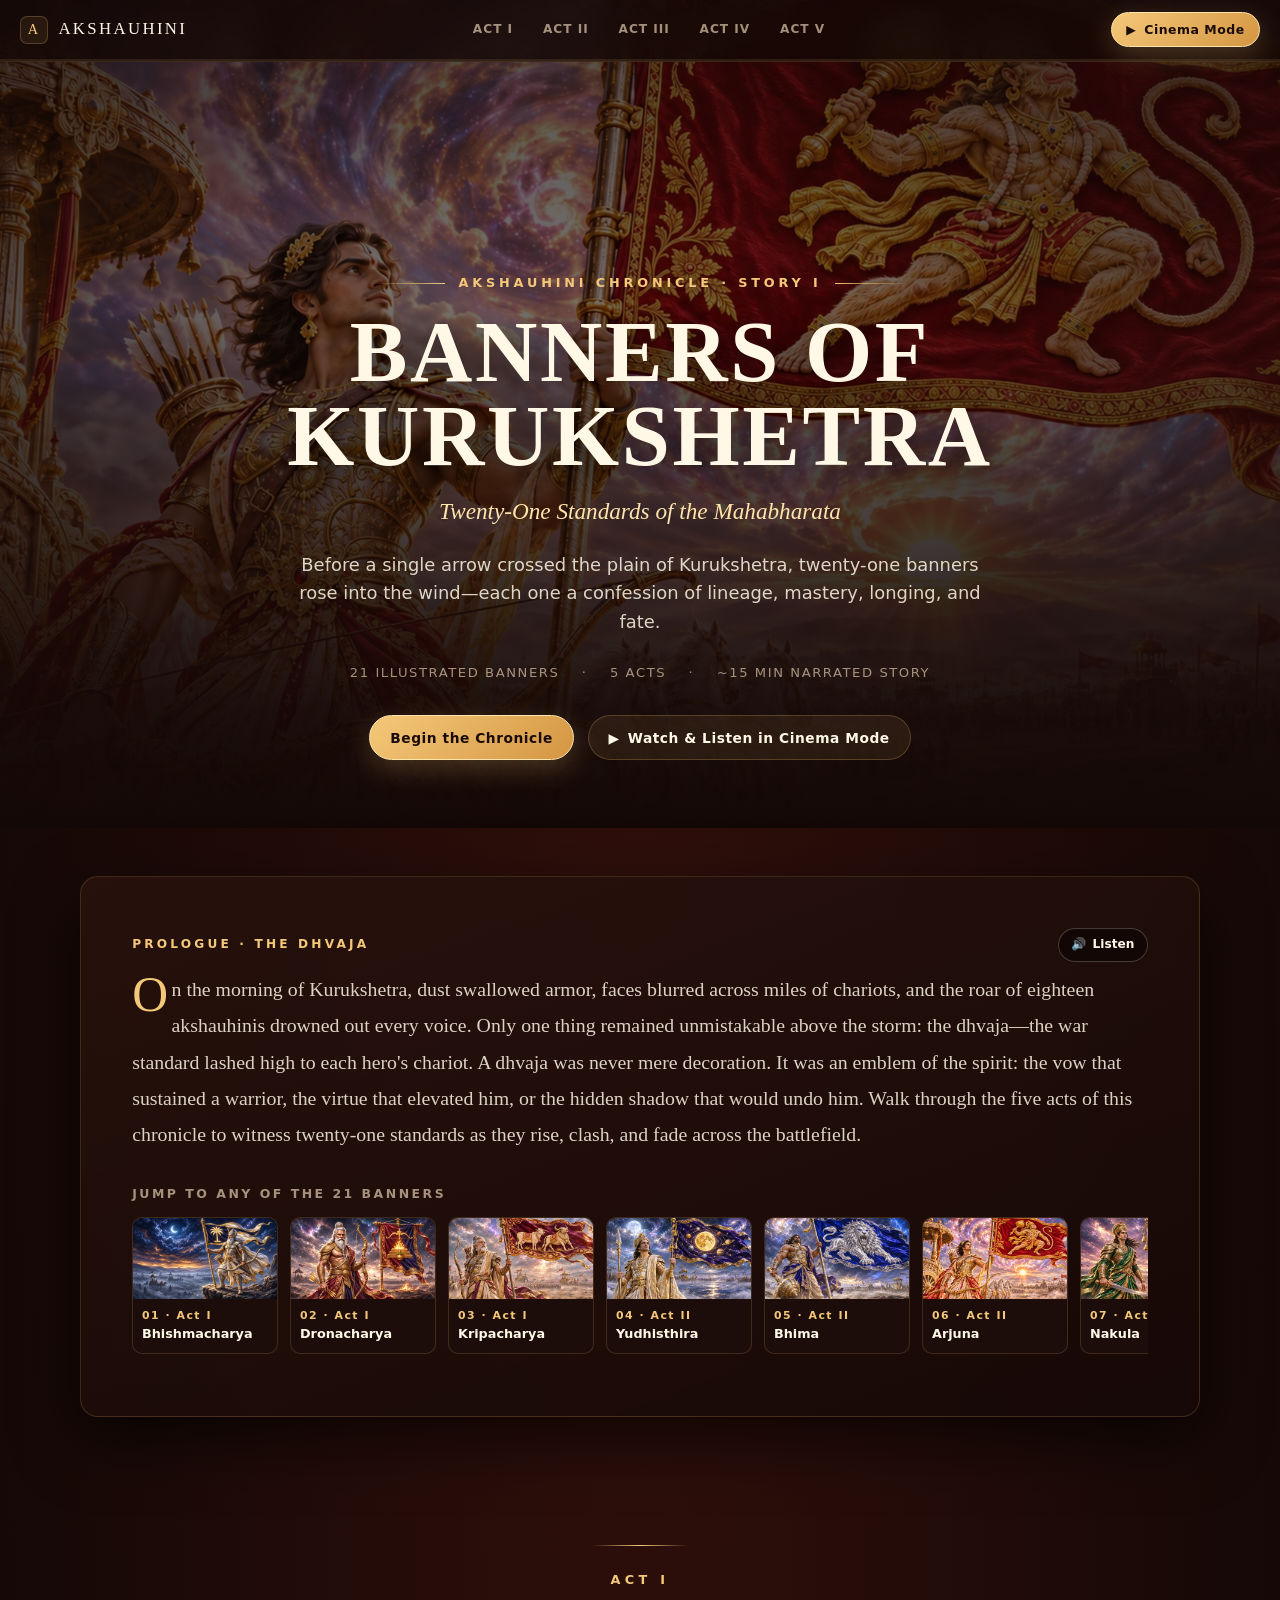
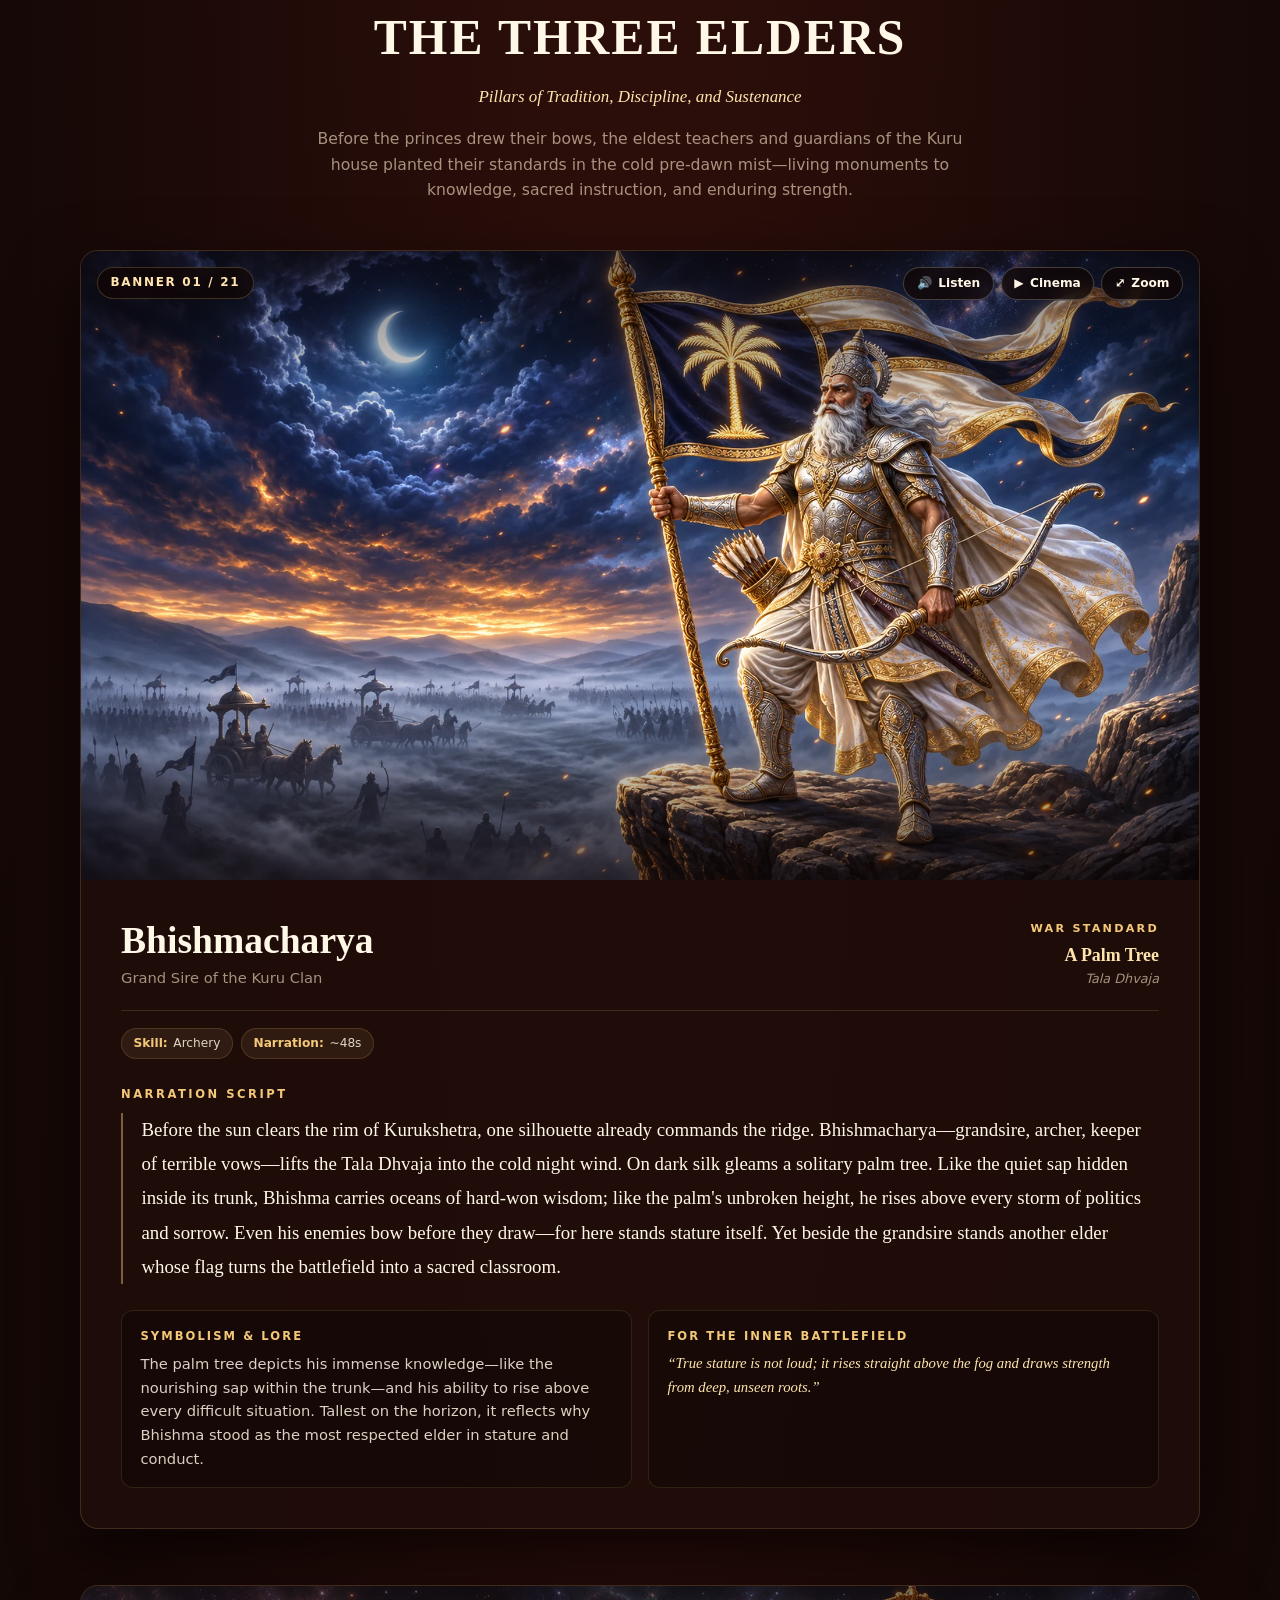
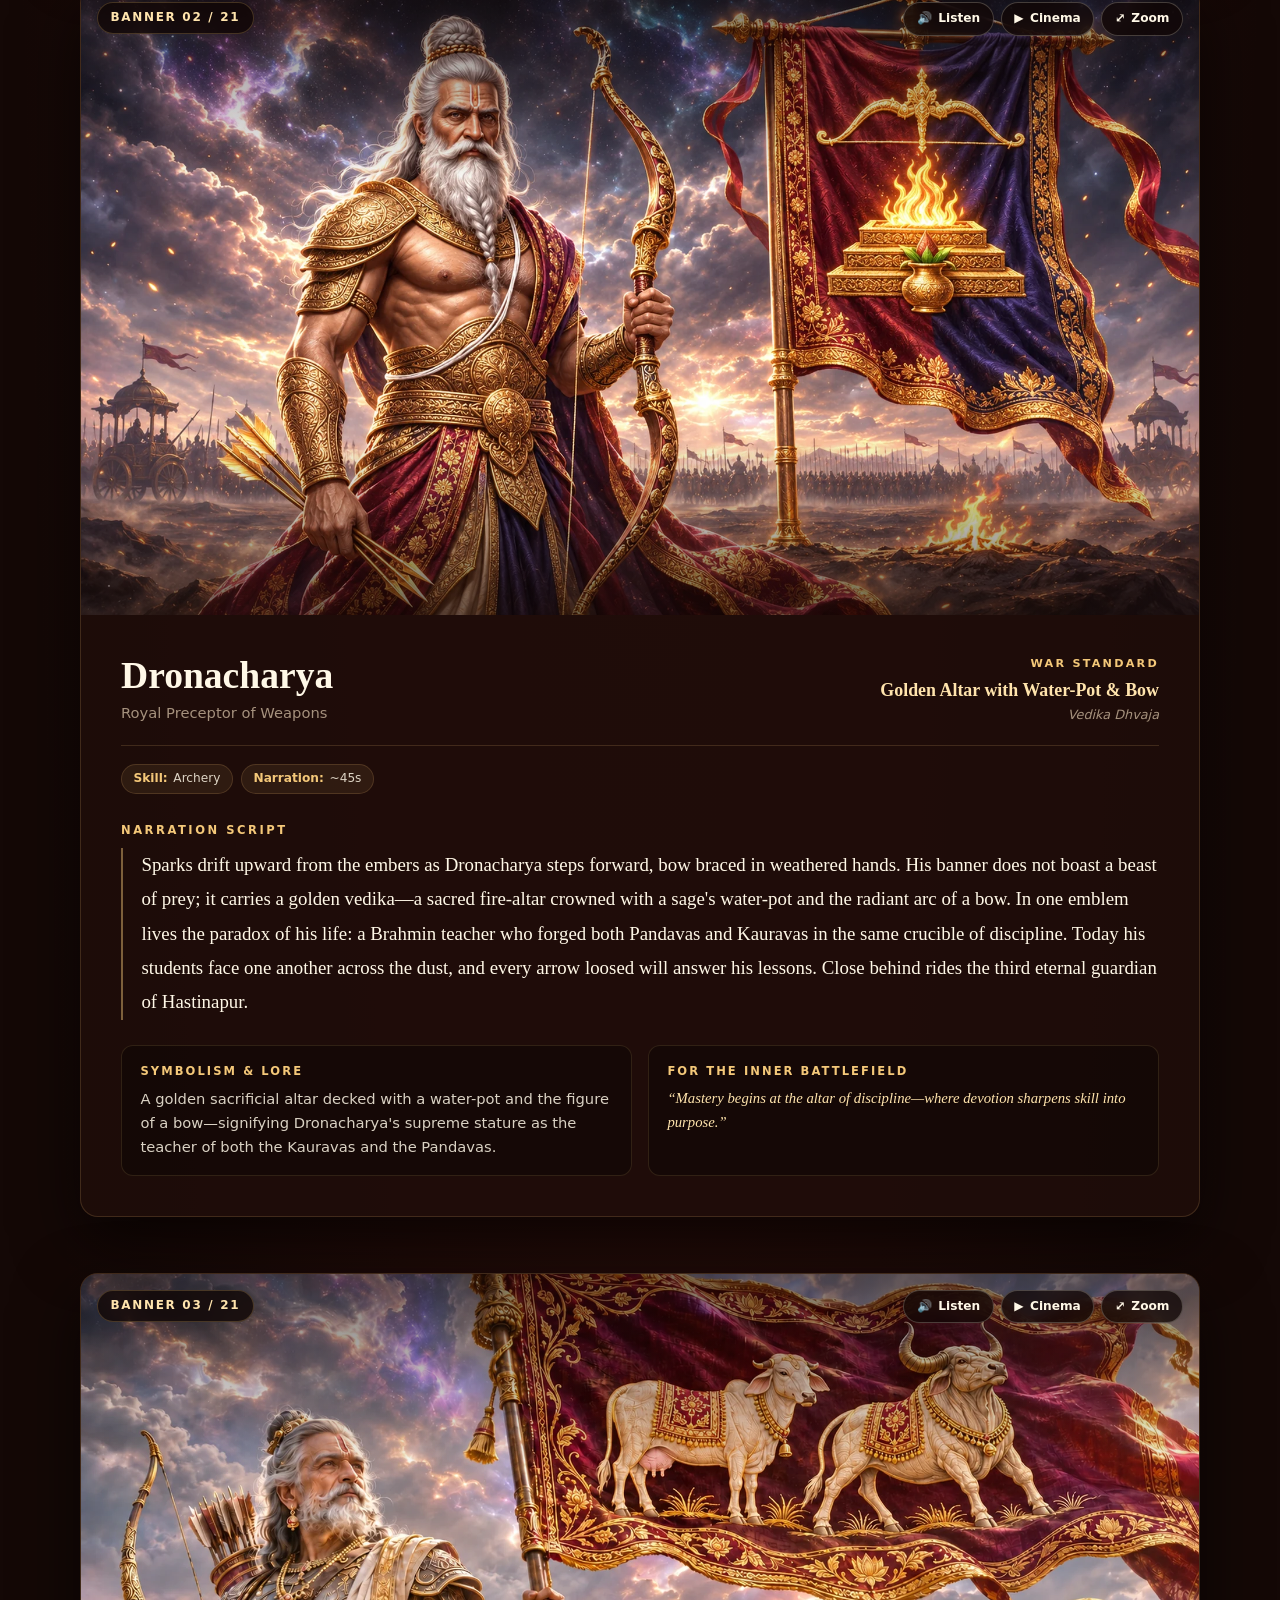
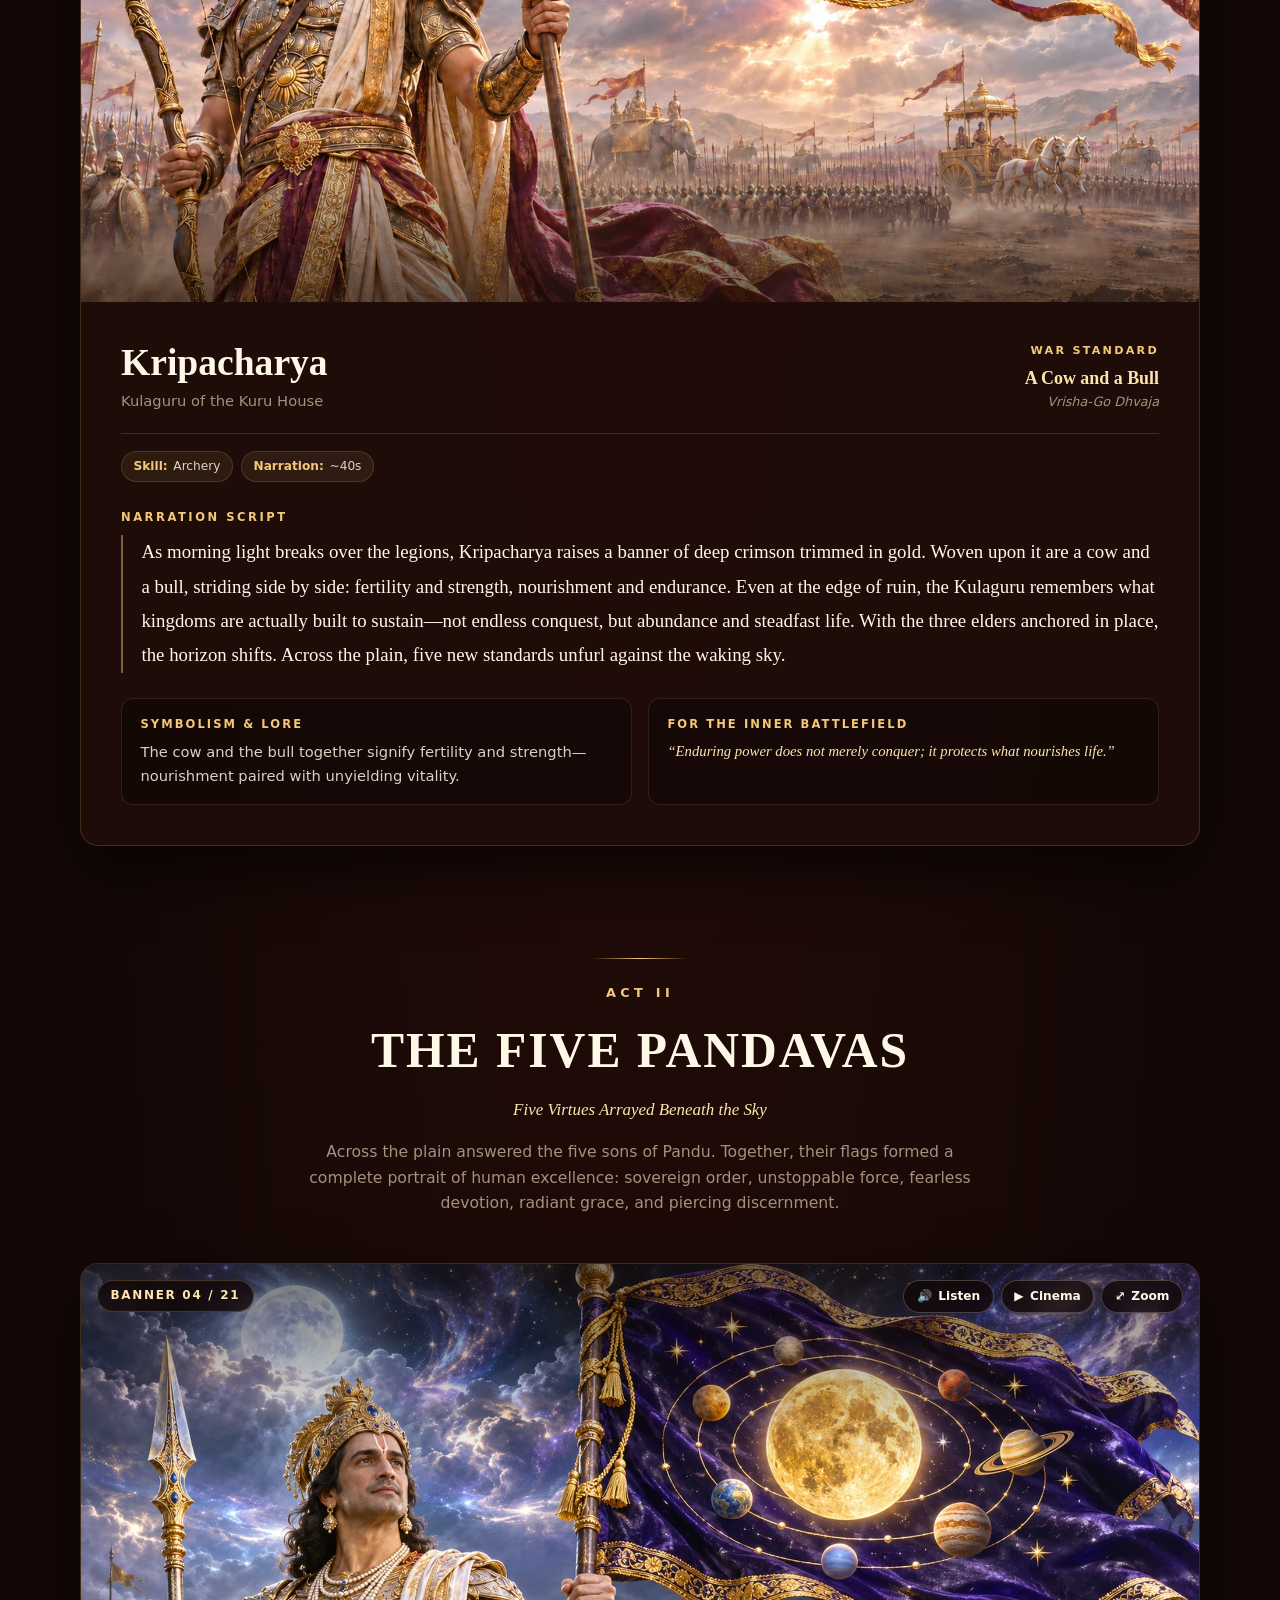
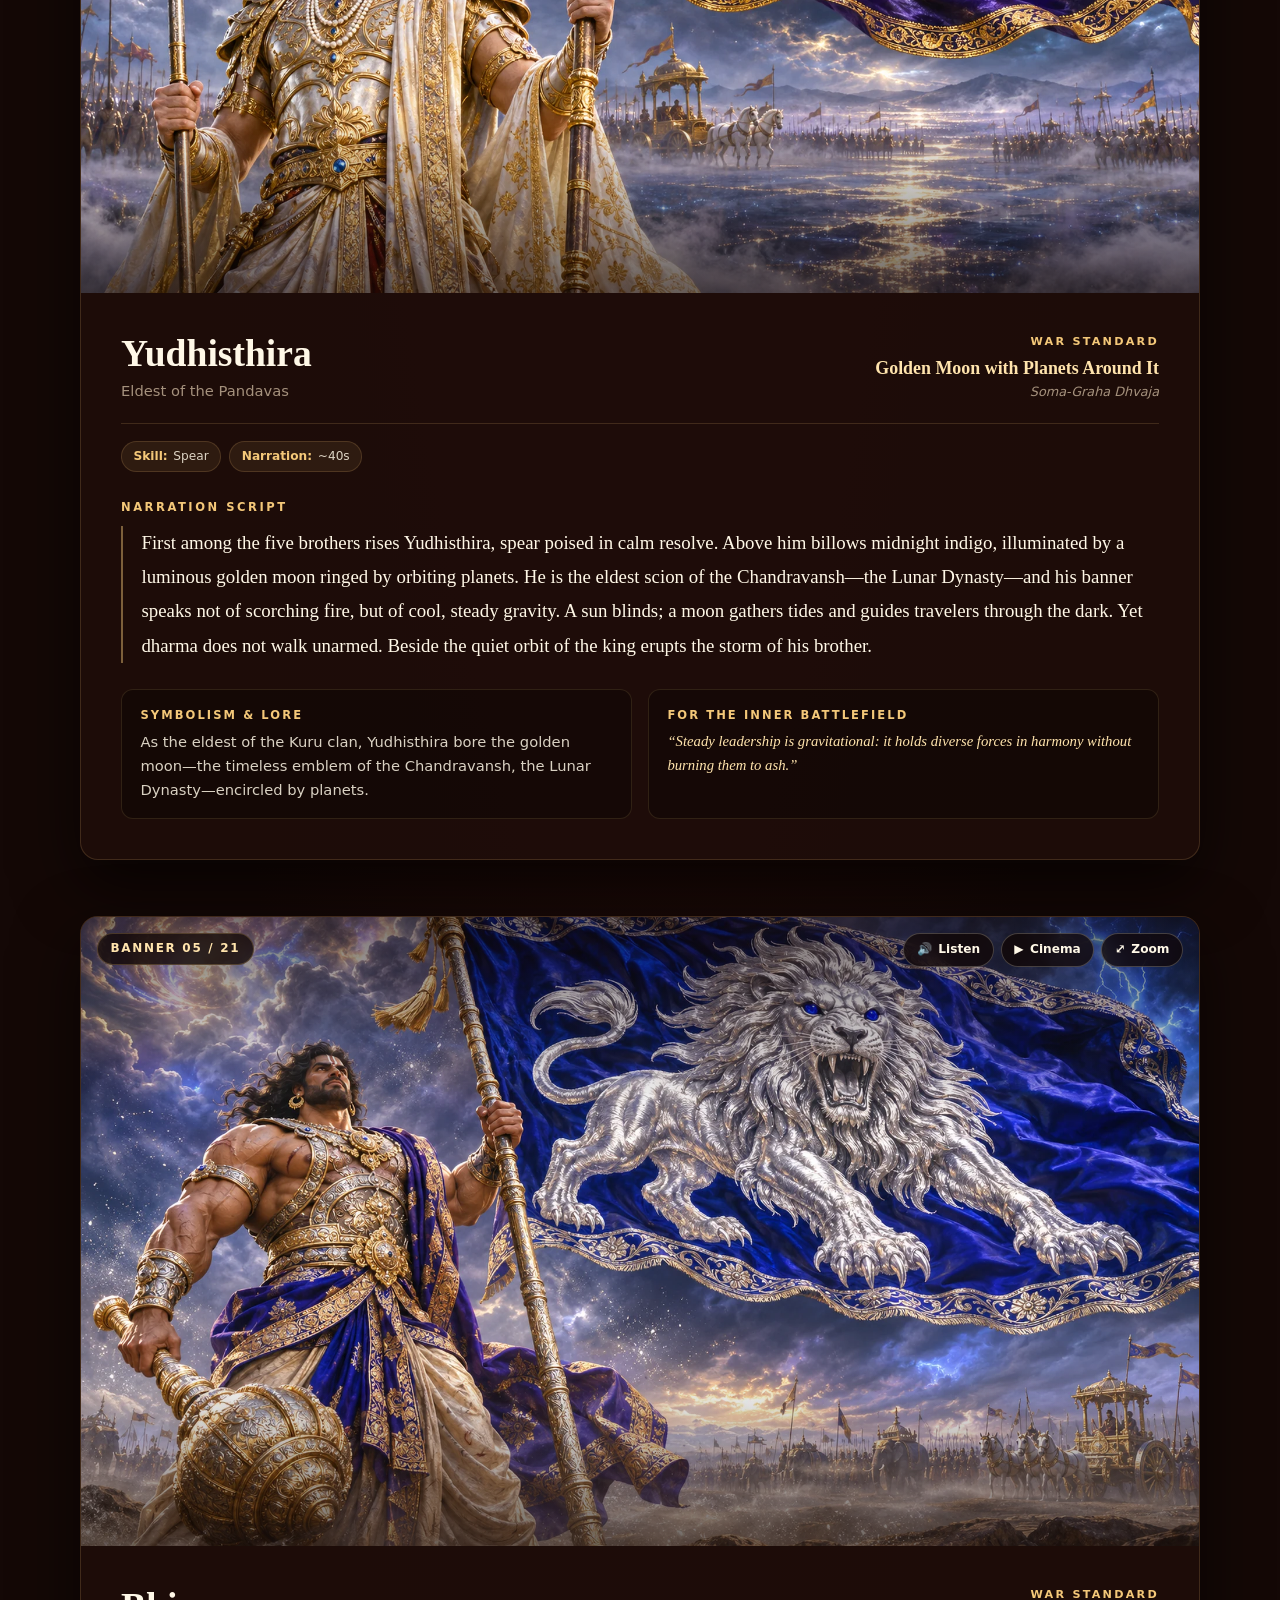
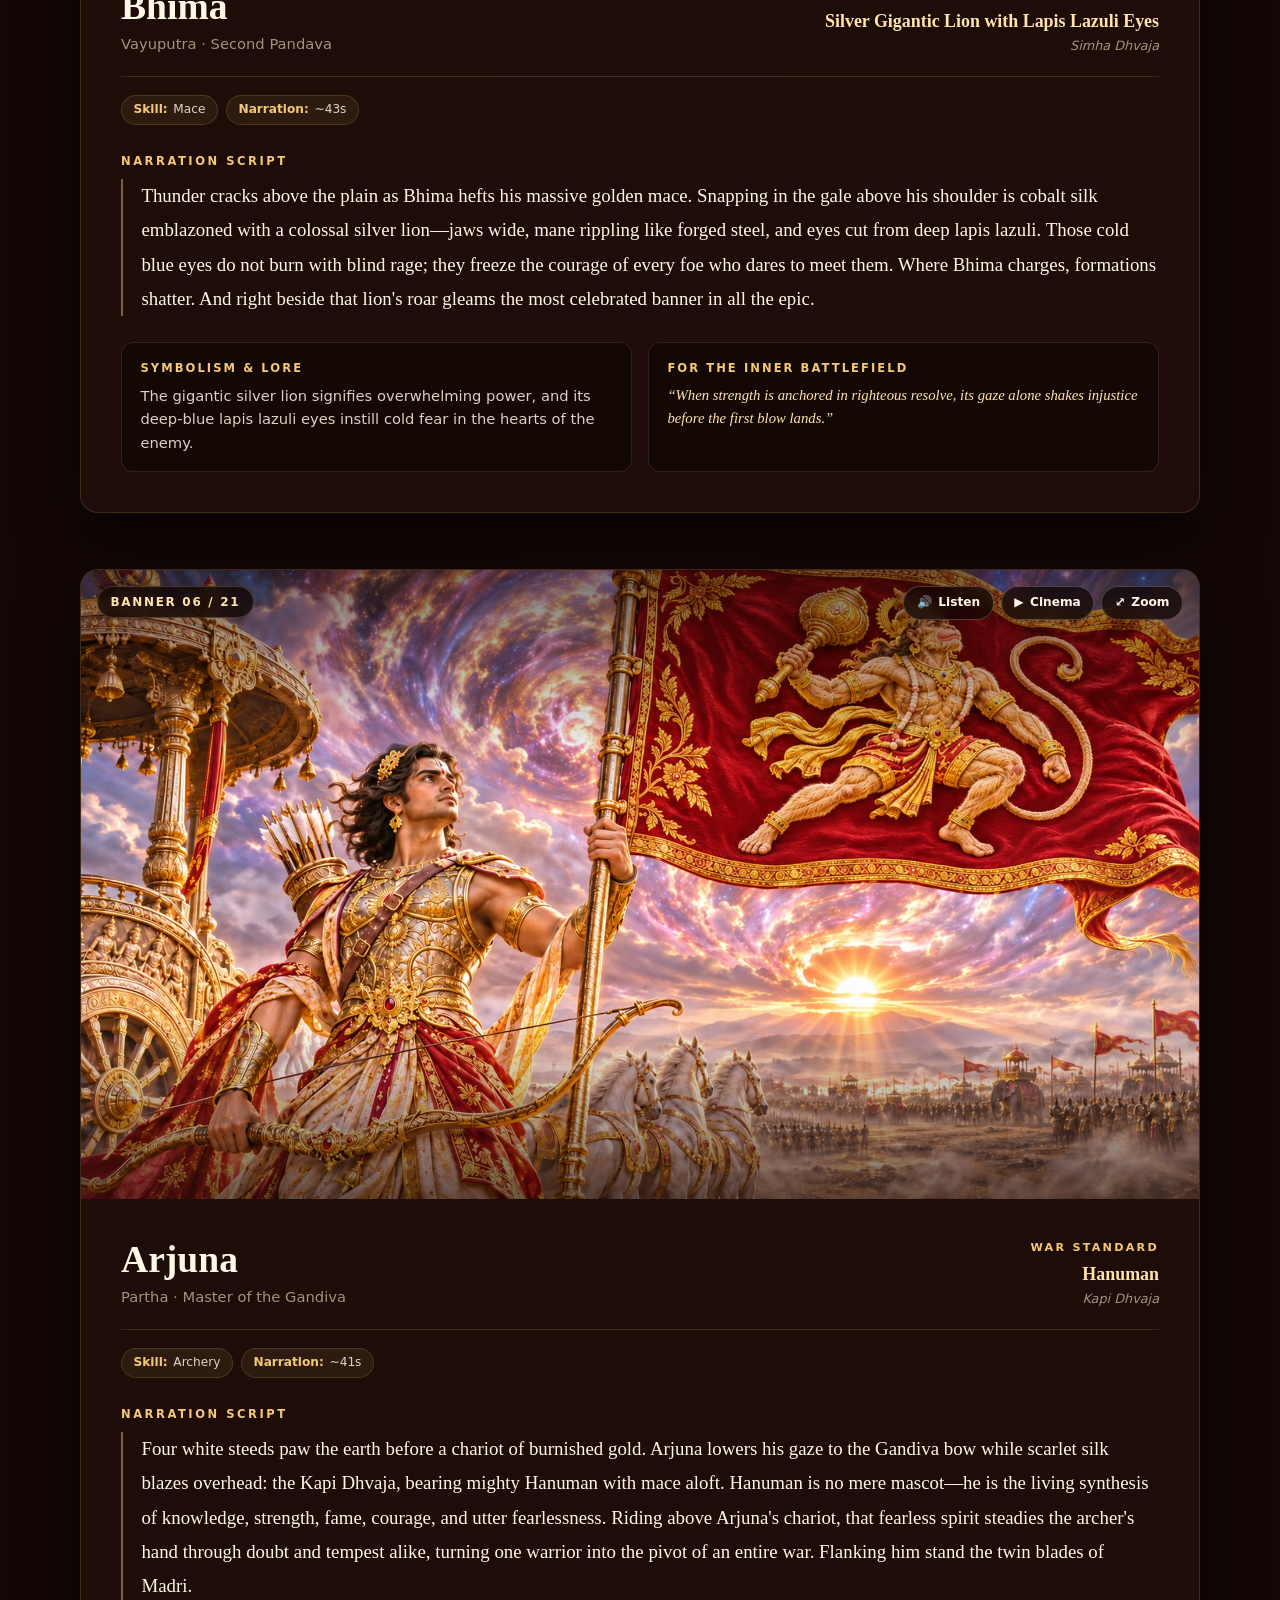
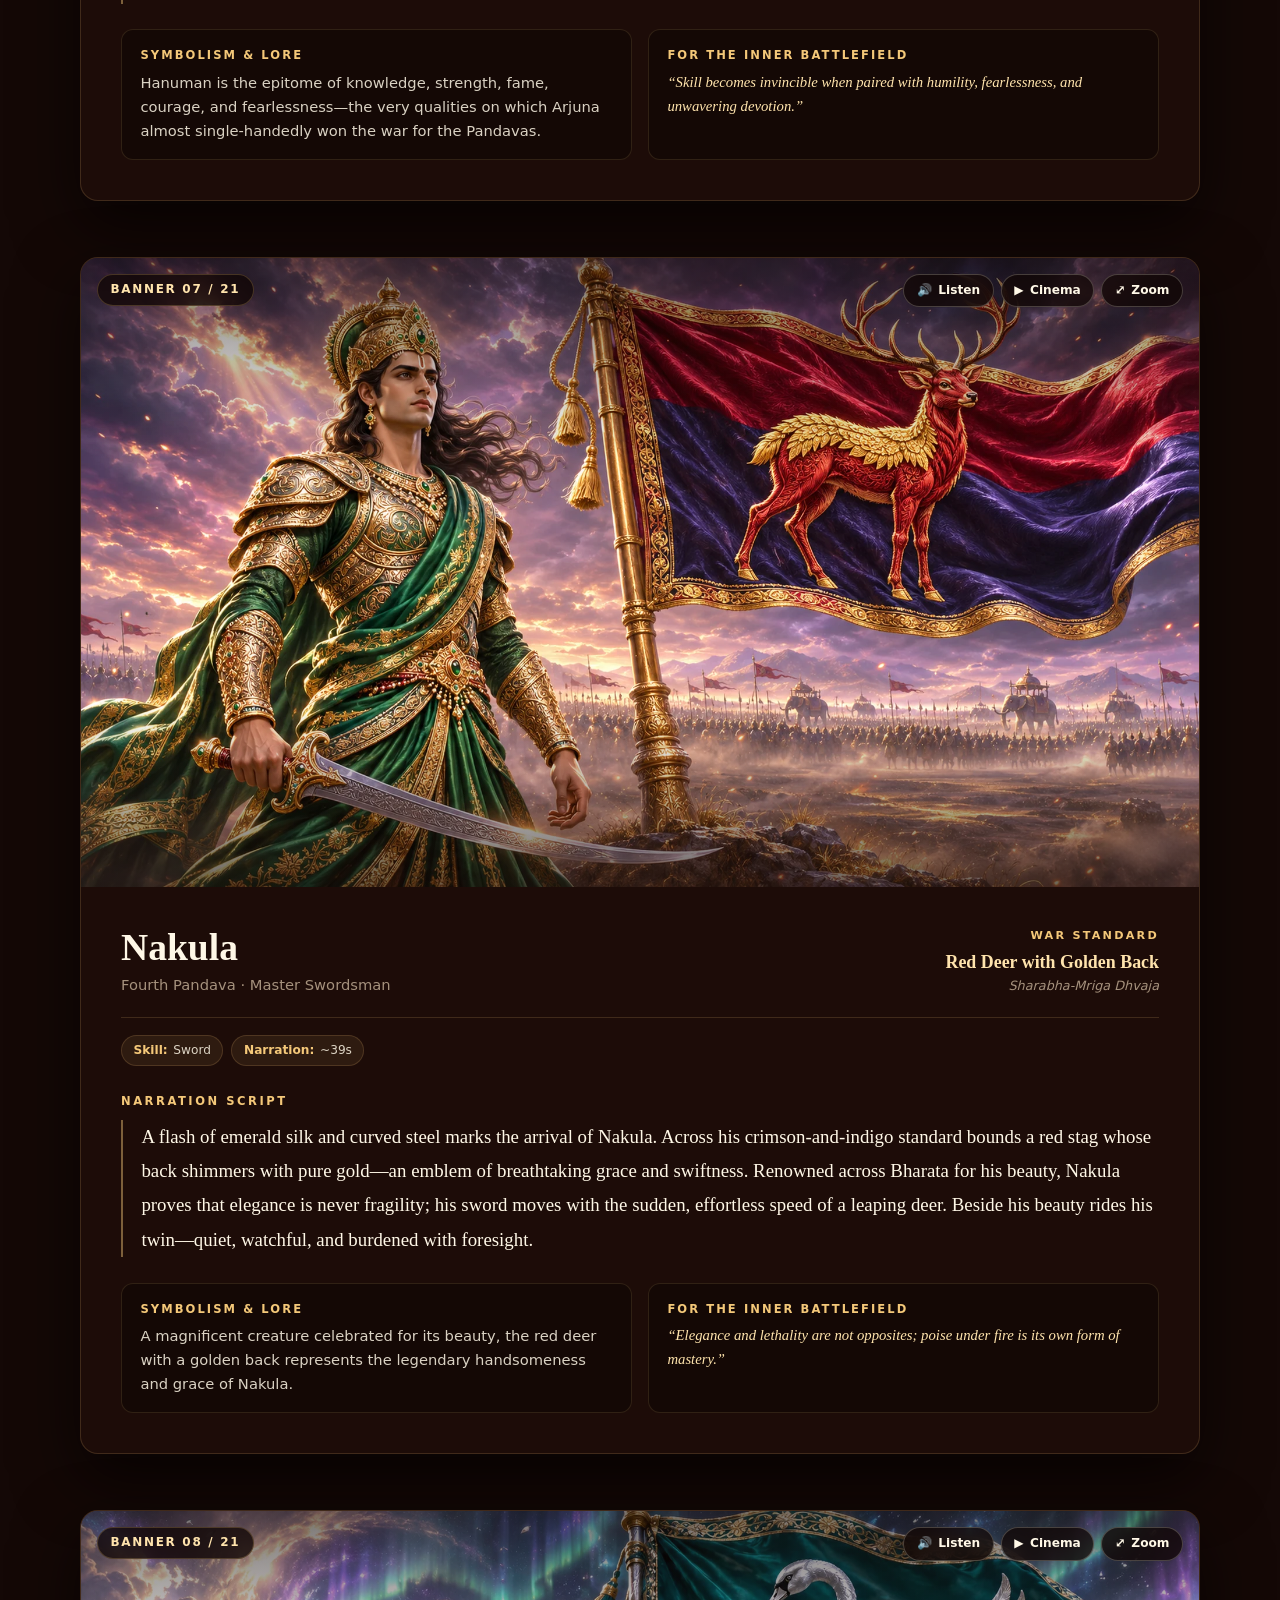
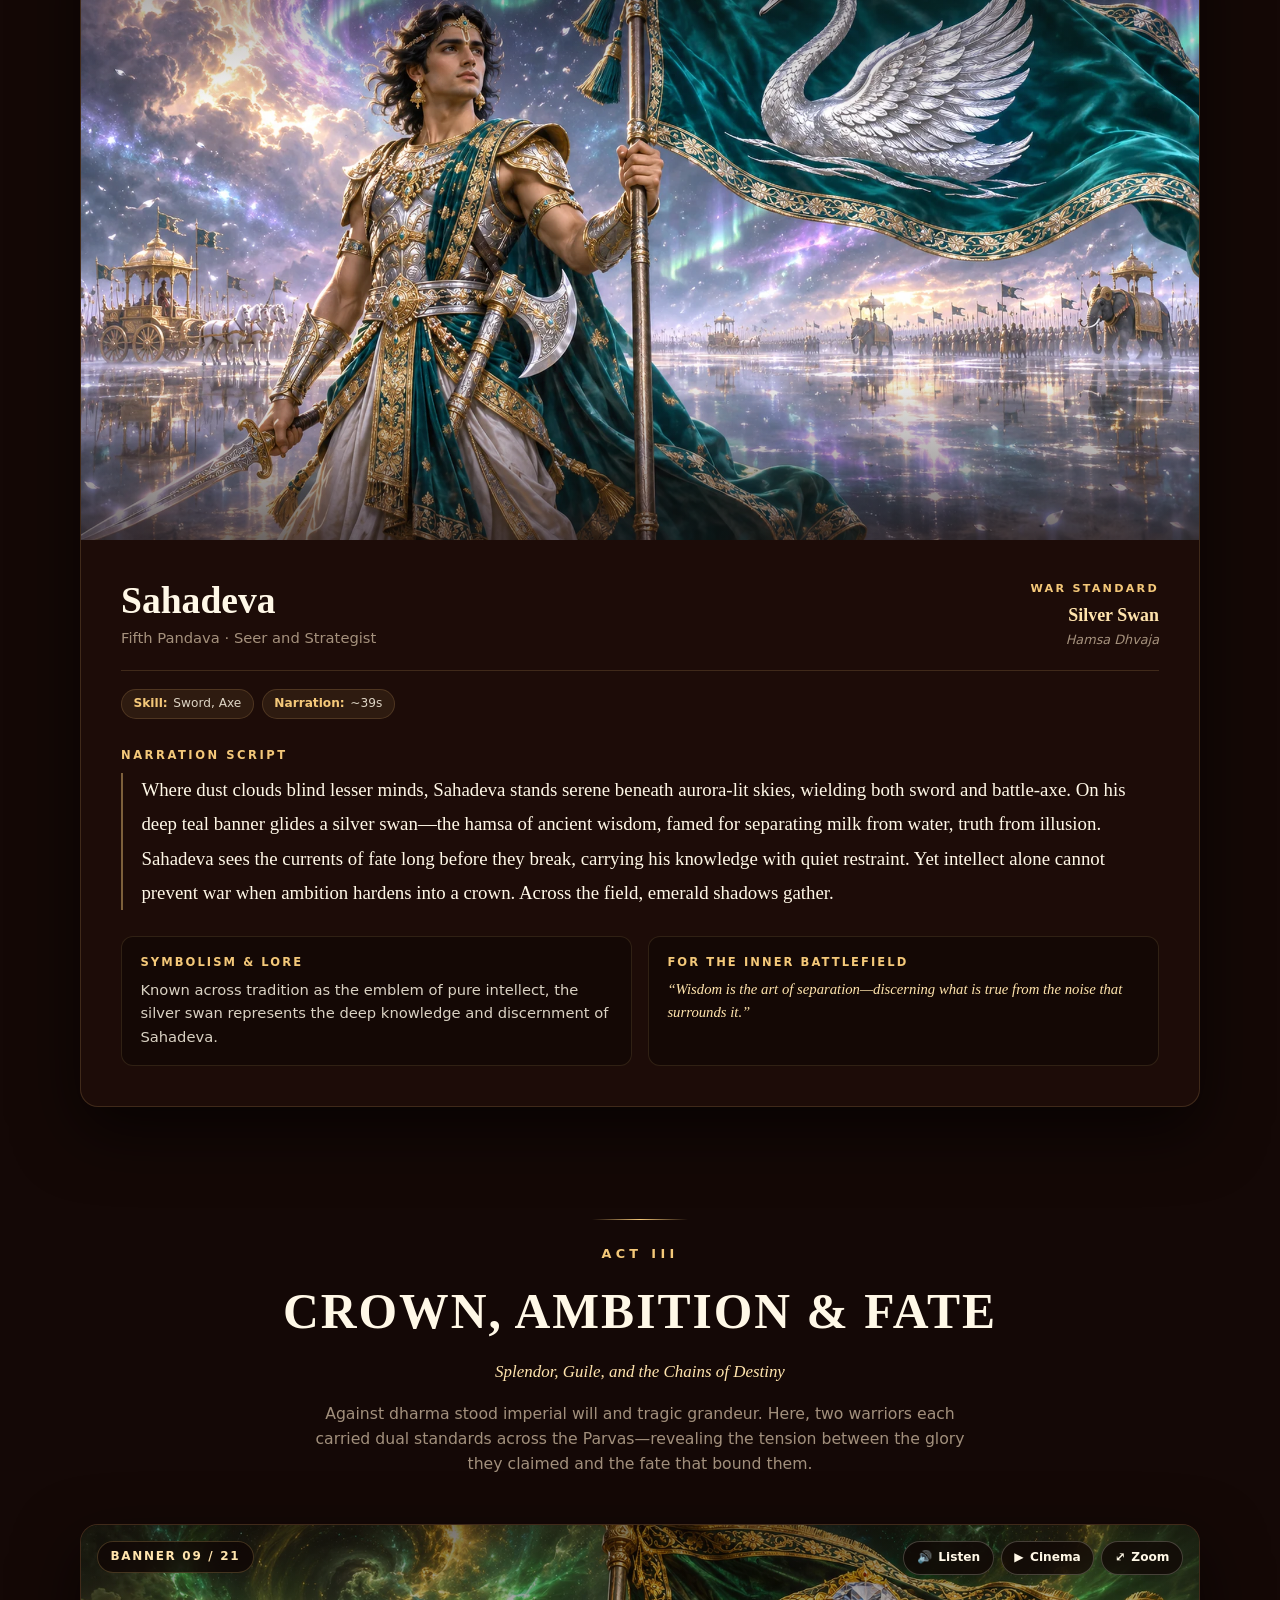
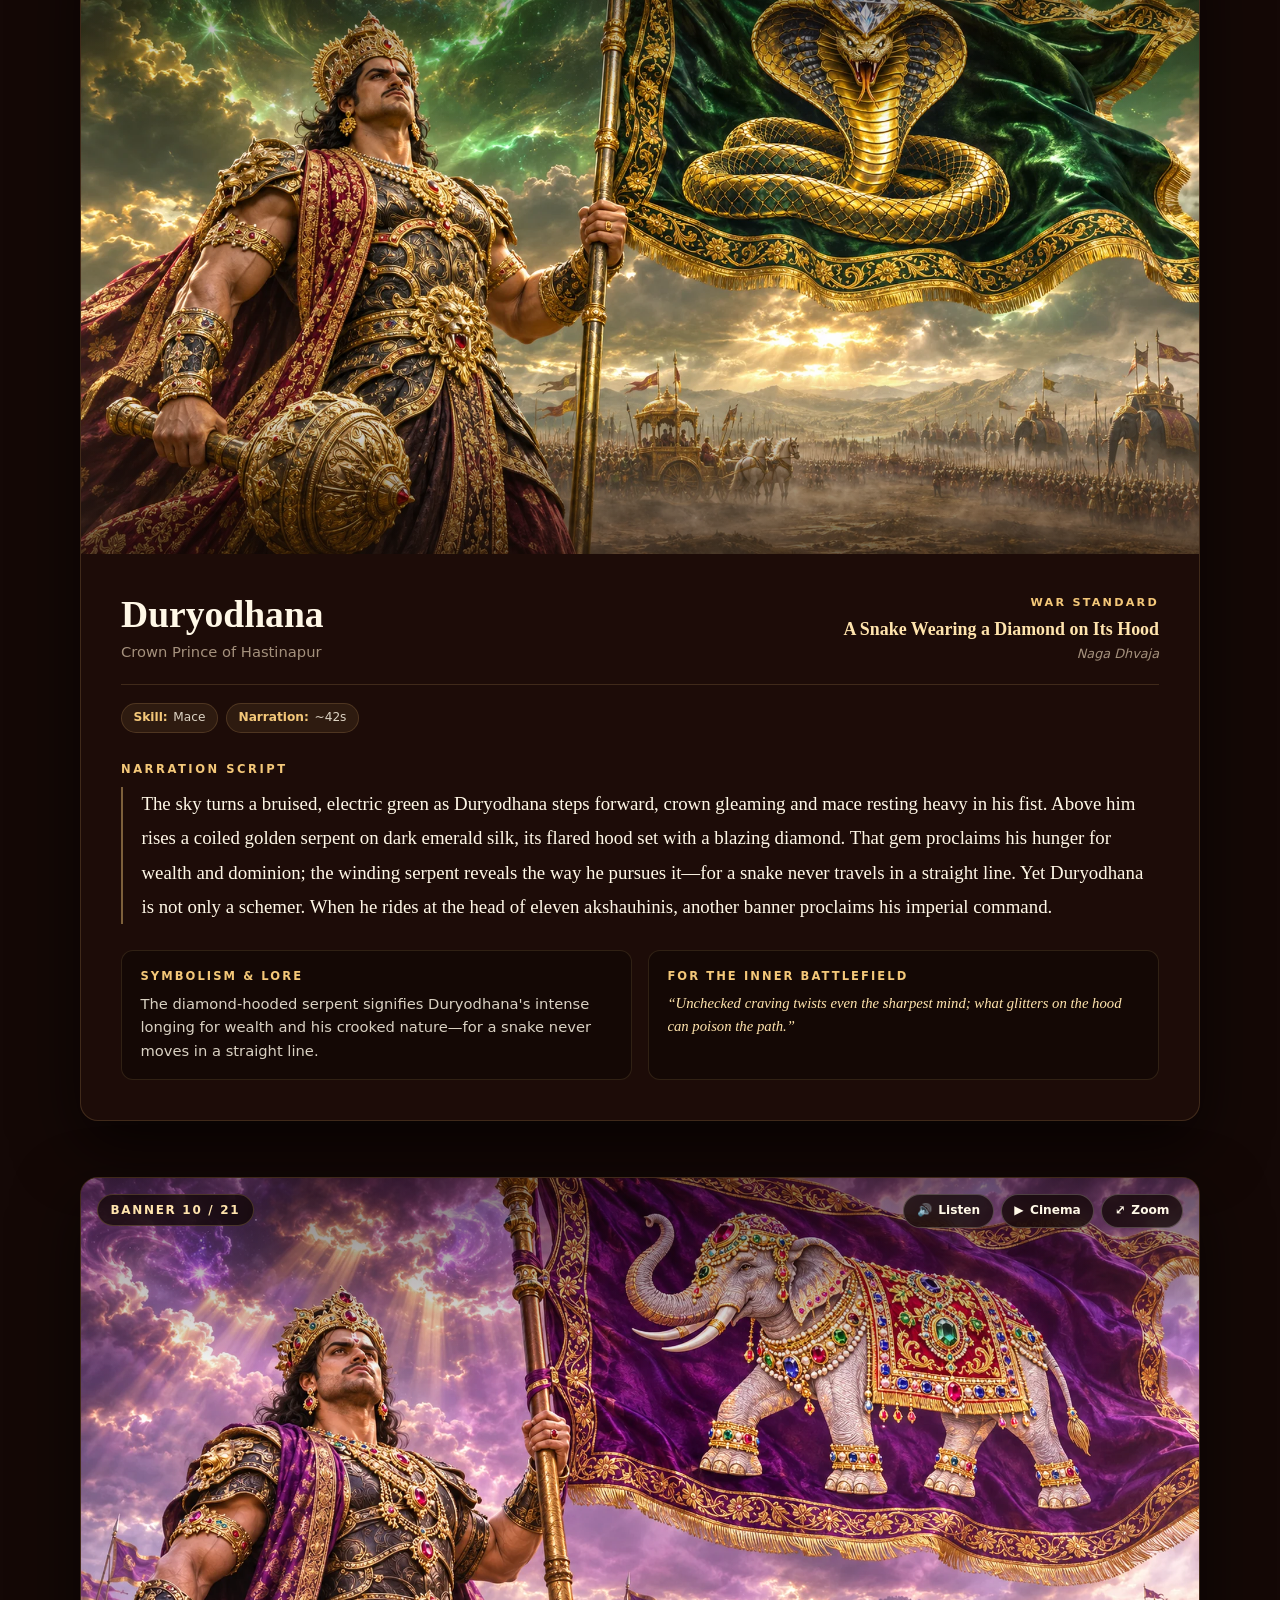
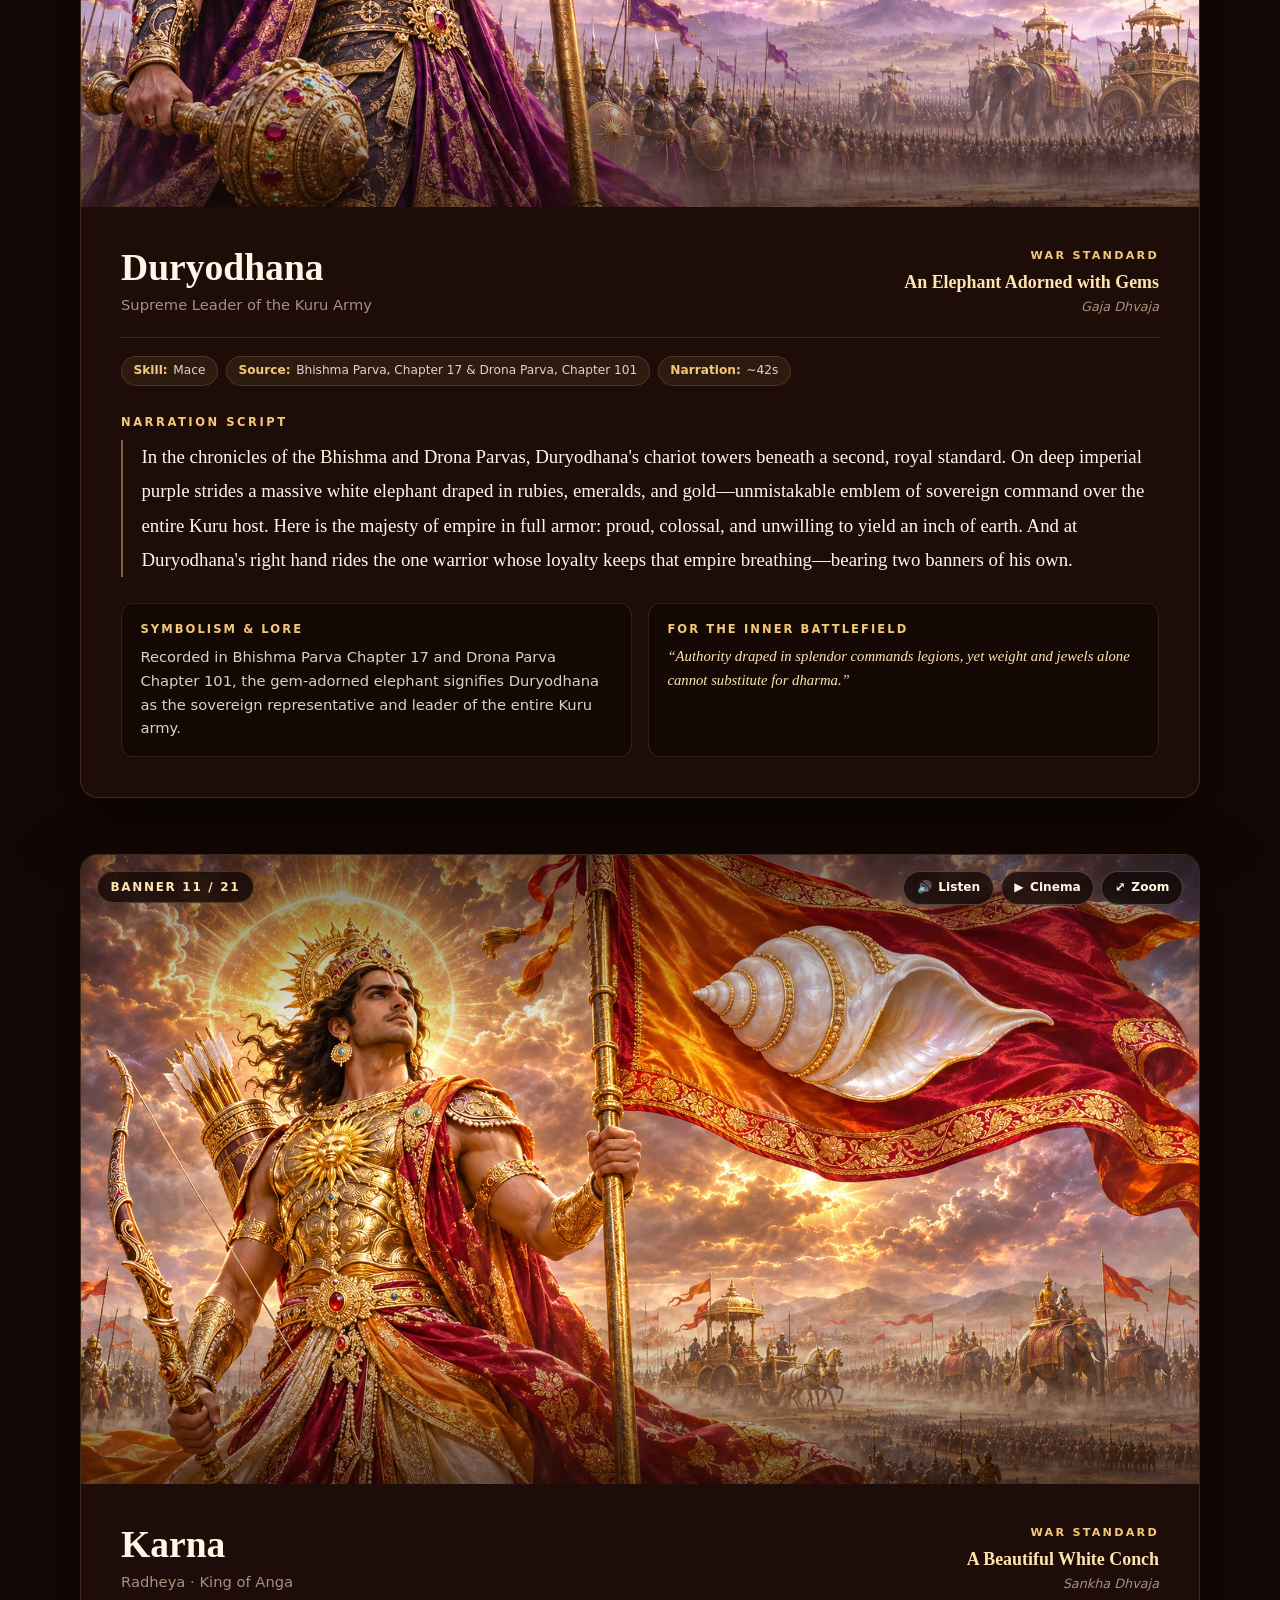
==== commit fdeaba19: "Add pre-generated ElevenLabs narration audio for Banners of Kurukshetra" ====
--- a/stories/banners-of-kurukshetra/index.html
+++ b/stories/banners-of-kurukshetra/index.html
@@ -117,7 +117,13 @@
       <section class="prologue-section" id="prologue" aria-labelledby="prologue-heading">
         <div class="container">
           <div class="prologue-card">
-            <p class="section-kicker" id="prologue-heading">Prologue · The Dhvaja</p>
+            <div class="section-header-row">
+              <p class="section-kicker" id="prologue-heading">Prologue · The Dhvaja</p>
+              <button type="button" class="icon-pill js-speak-bookend" data-bookend="prologue" title="Listen to Prologue">
+                <span aria-hidden="true">&#128266;</span>
+                <span>Listen</span>
+              </button>
+            </div>
             <p class="prologue-text" id="prologue-text"></p>
 
             <div class="index-strip-wrap">
@@ -146,6 +152,10 @@
               <button type="button" class="btn btn-primary" id="replay-cinema">
                 <span aria-hidden="true">&#9654;</span>
                 <span>Experience in Cinema Mode</span>
+              </button>
+              <button type="button" class="btn js-speak-bookend" data-bookend="epilogue">
+                <span aria-hidden="true">&#128266;</span>
+                <span>Listen to Epilogue</span>
               </button>
               <a class="btn" href="SCRIPTS.md" target="_blank" rel="noopener">
                 Read Full Narration Script
@@ -245,7 +255,30 @@
         <div class="cinema-playback">
           <button type="button" class="btn btn-primary btn-sm" id="cinema-speak">
             <span aria-hidden="true">&#9654;</span>
-            <span>Read Aloud</span>
+            <span>Narrate</span>
+          </button>
+          <div class="cinema-scrubber" id="cinema-scrubber" hidden>
+            <span class="audio-time" id="cinema-time-current">0:00</span>
+            <input
+              type="range"
+              id="cinema-seek"
+              class="audio-seek"
+              min="0"
+              max="100"
+              step="0.1"
+              value="0"
+              aria-label="Narration playback position"
+            />
+            <span class="audio-time" id="cinema-time-total">0:00</span>
+          </div>
+          <button
+            type="button"
+            class="btn btn-sm cinema-speed"
+            id="cinema-speed"
+            title="Narration playback speed"
+            hidden
+          >
+            1x
           </button>
           <label class="toggle-label">
             <input type="checkbox" id="cinema-autoadvance" checked />
@@ -279,6 +312,7 @@
     </div>
 
     <script src="data.js"></script>
+    <script src="audio/manifest.js"></script>
     <script src="app.js"></script>
   </body>
 </html>
--- a/stories/banners-of-kurukshetra/styles.css
+++ b/stories/banners-of-kurukshetra/styles.css
@@ -1070,6 +1070,66 @@
   flex-shrink: 0;
 }
 
+.section-header-row {
+  display: flex;
+  align-items: center;
+  justify-content: space-between;
+  gap: 1rem;
+  margin-bottom: 0.6rem;
+}
+
+.section-header-row .section-kicker {
+  margin: 0;
+}
+
+.scene-audio-bar {
+  height: 3px;
+  width: 100%;
+  background: rgba(244, 200, 121, 0.12);
+  overflow: hidden;
+  display: none;
+}
+
+.scene-audio-bar.is-active {
+  display: block;
+}
+
+.scene-audio-bar-fill {
+  height: 100%;
+  width: 0%;
+  background: linear-gradient(90deg, #b86a2a, var(--gold), var(--gold-bright));
+  transition: width 0.15s linear;
+}
+
+.cinema-scrubber {
+  display: inline-flex;
+  align-items: center;
+  gap: 0.45rem;
+}
+
+.cinema-scrubber[hidden] {
+  display: none;
+}
+
+.audio-time {
+  font-size: 0.74rem;
+  font-variant-numeric: tabular-nums;
+  color: var(--ink-muted);
+  min-width: 2.3rem;
+  text-align: center;
+}
+
+.audio-seek {
+  width: clamp(88px, 14vw, 180px);
+  accent-color: var(--gold);
+  cursor: pointer;
+}
+
+.cinema-speed {
+  min-width: 3rem;
+  padding: 0.36rem 0.6rem;
+}
+
 .toggle-label {
   display: inline-flex;
   align-items: center;
